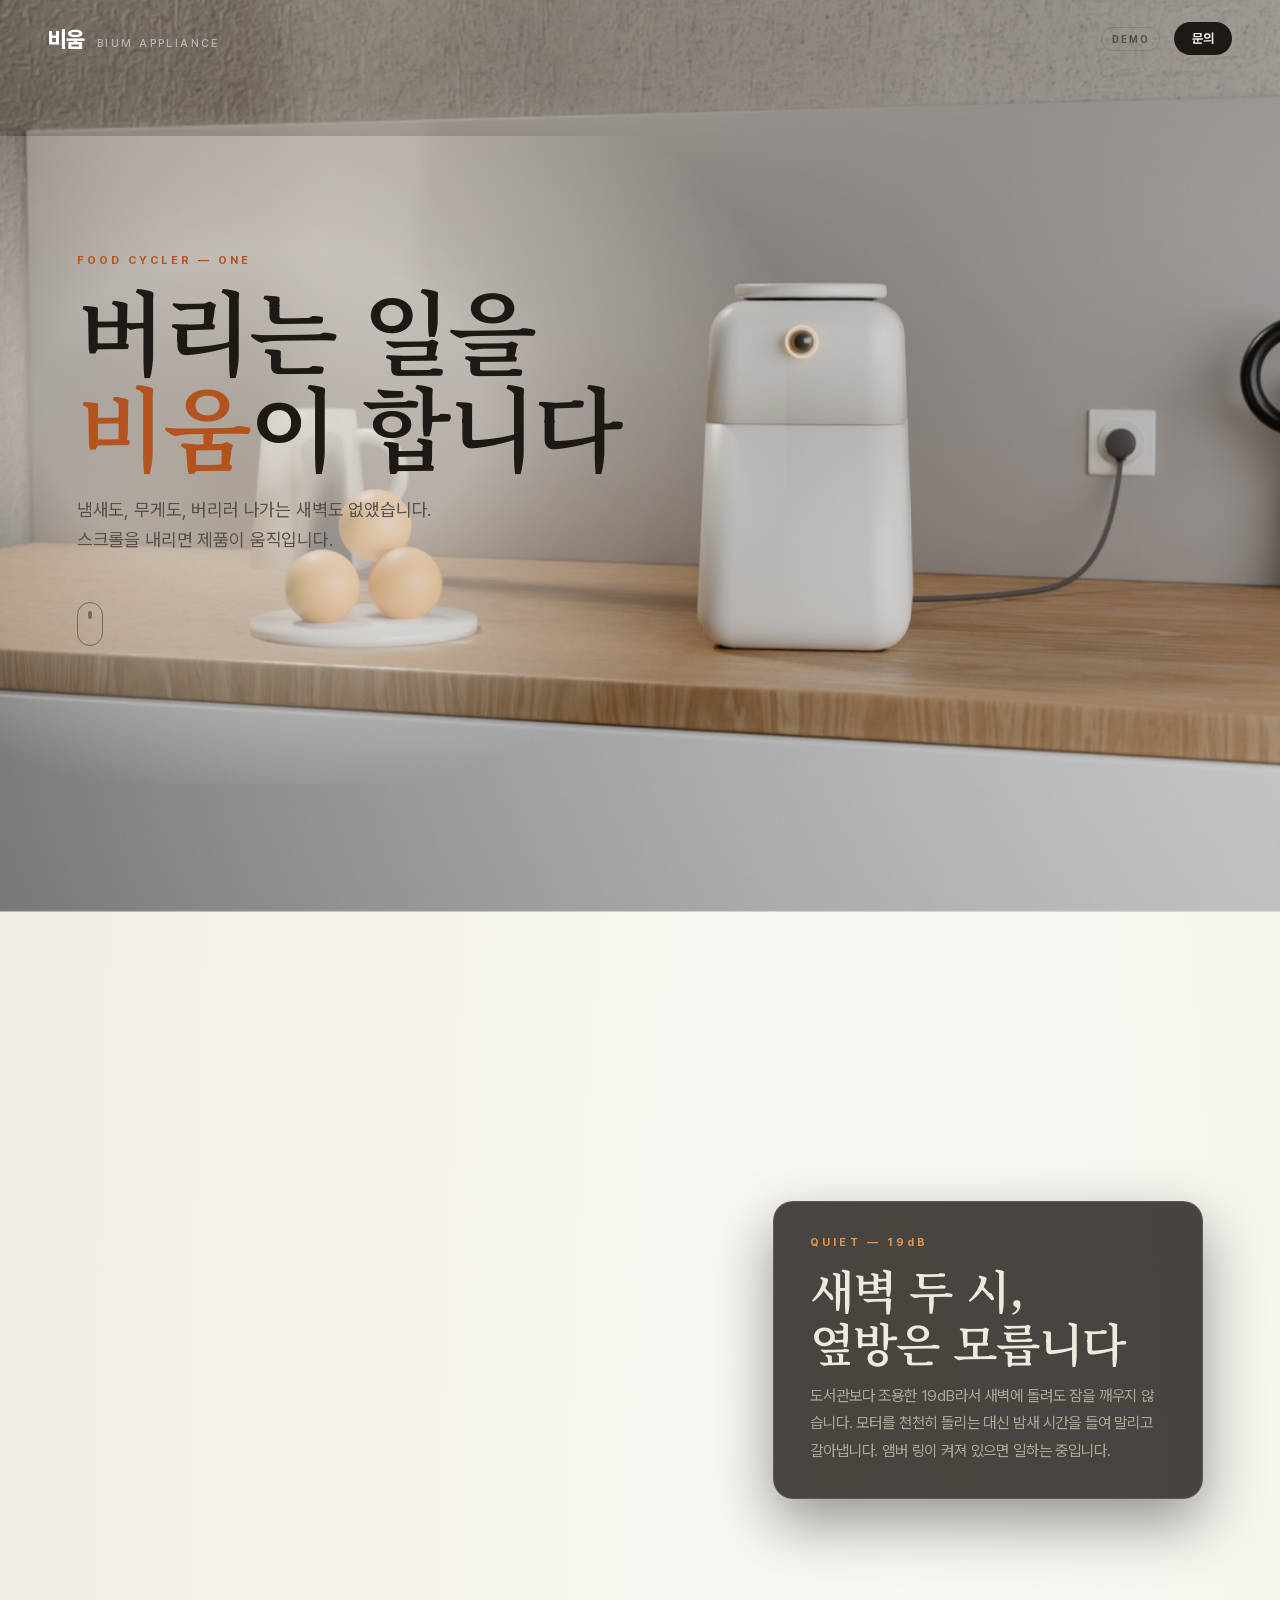
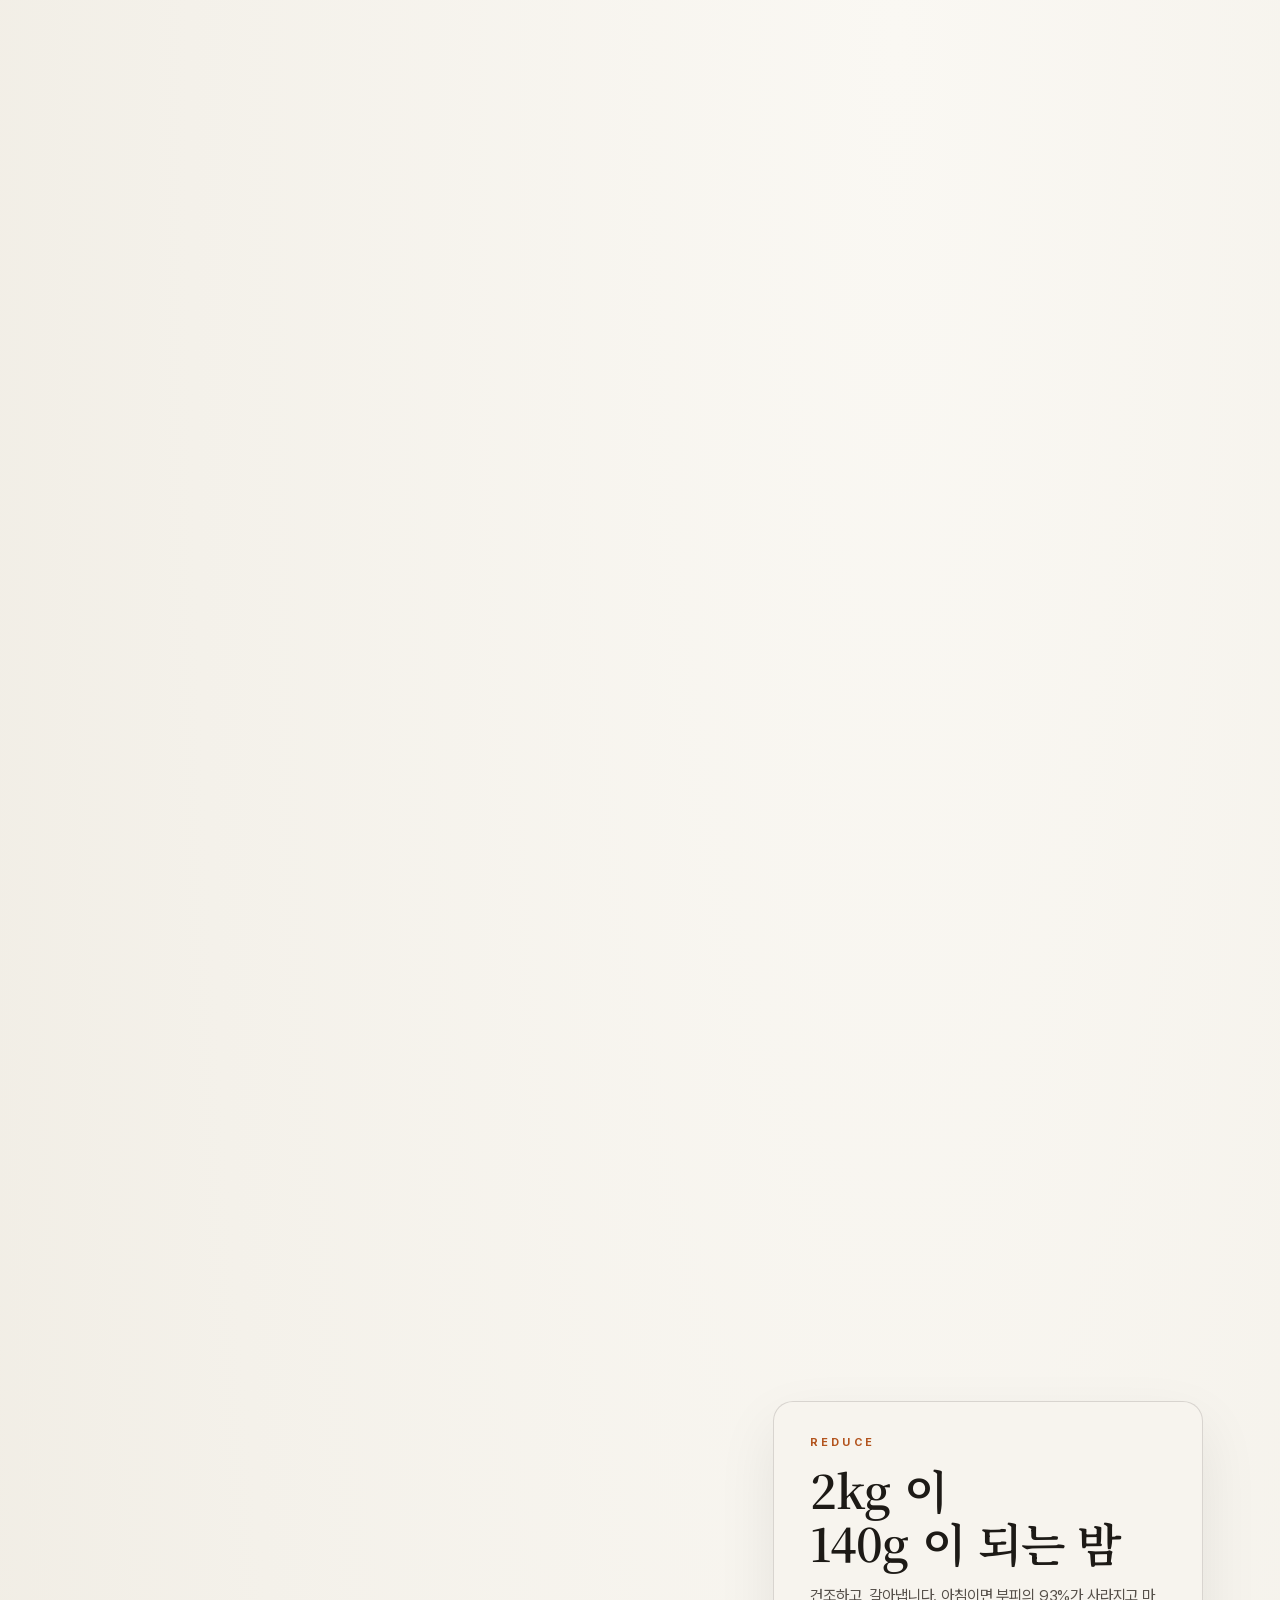
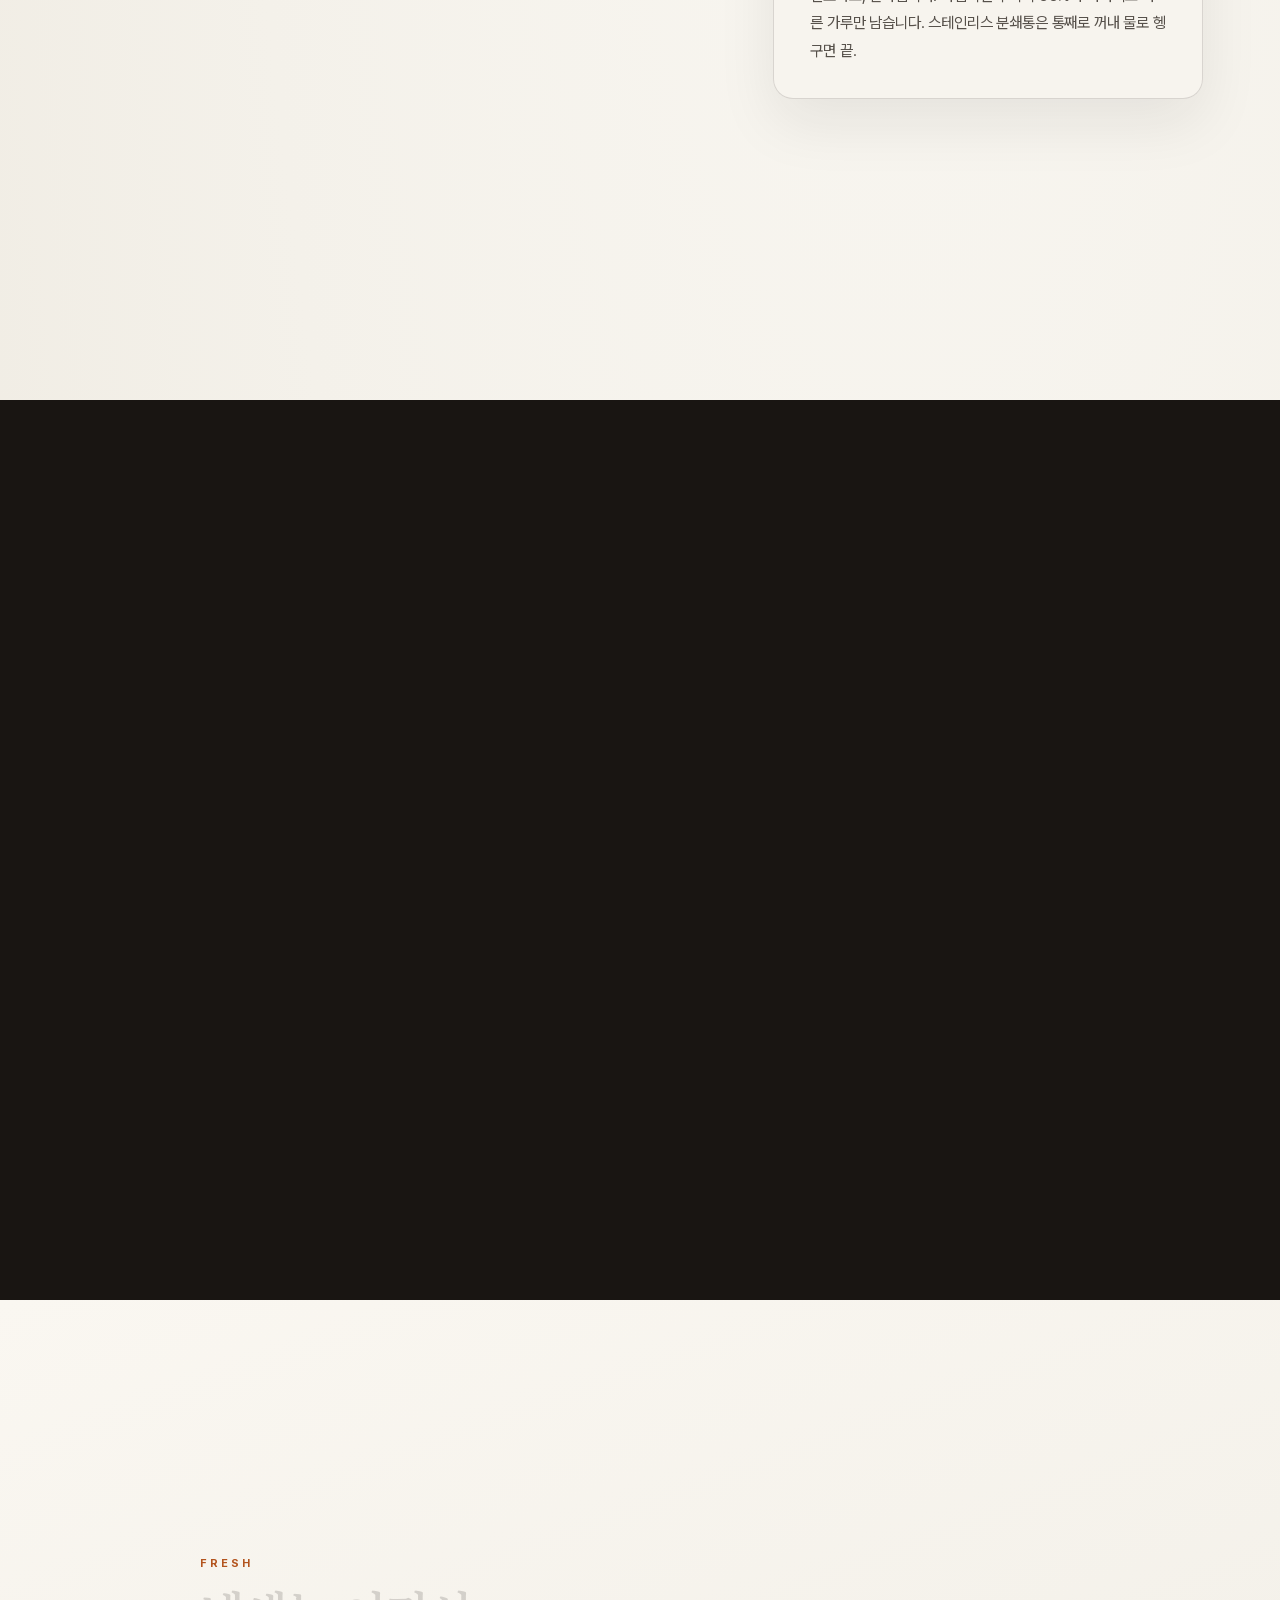
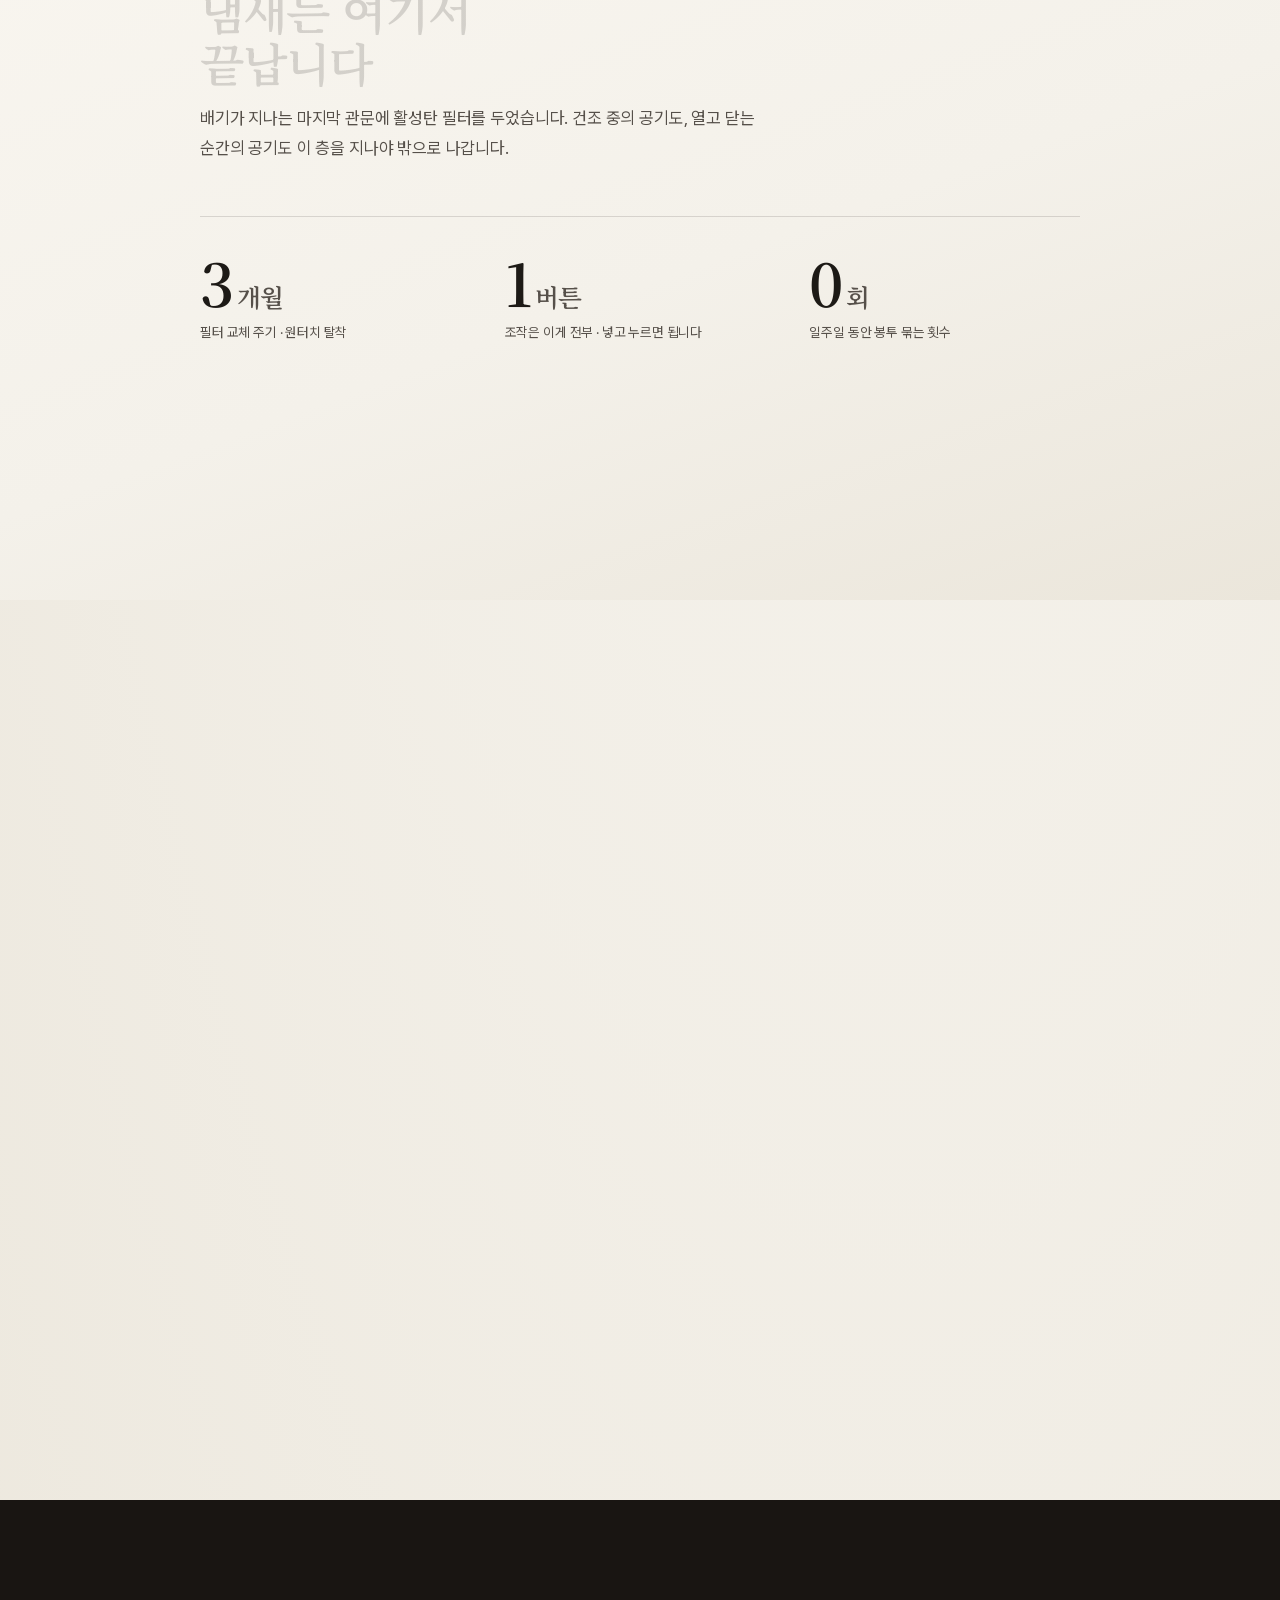
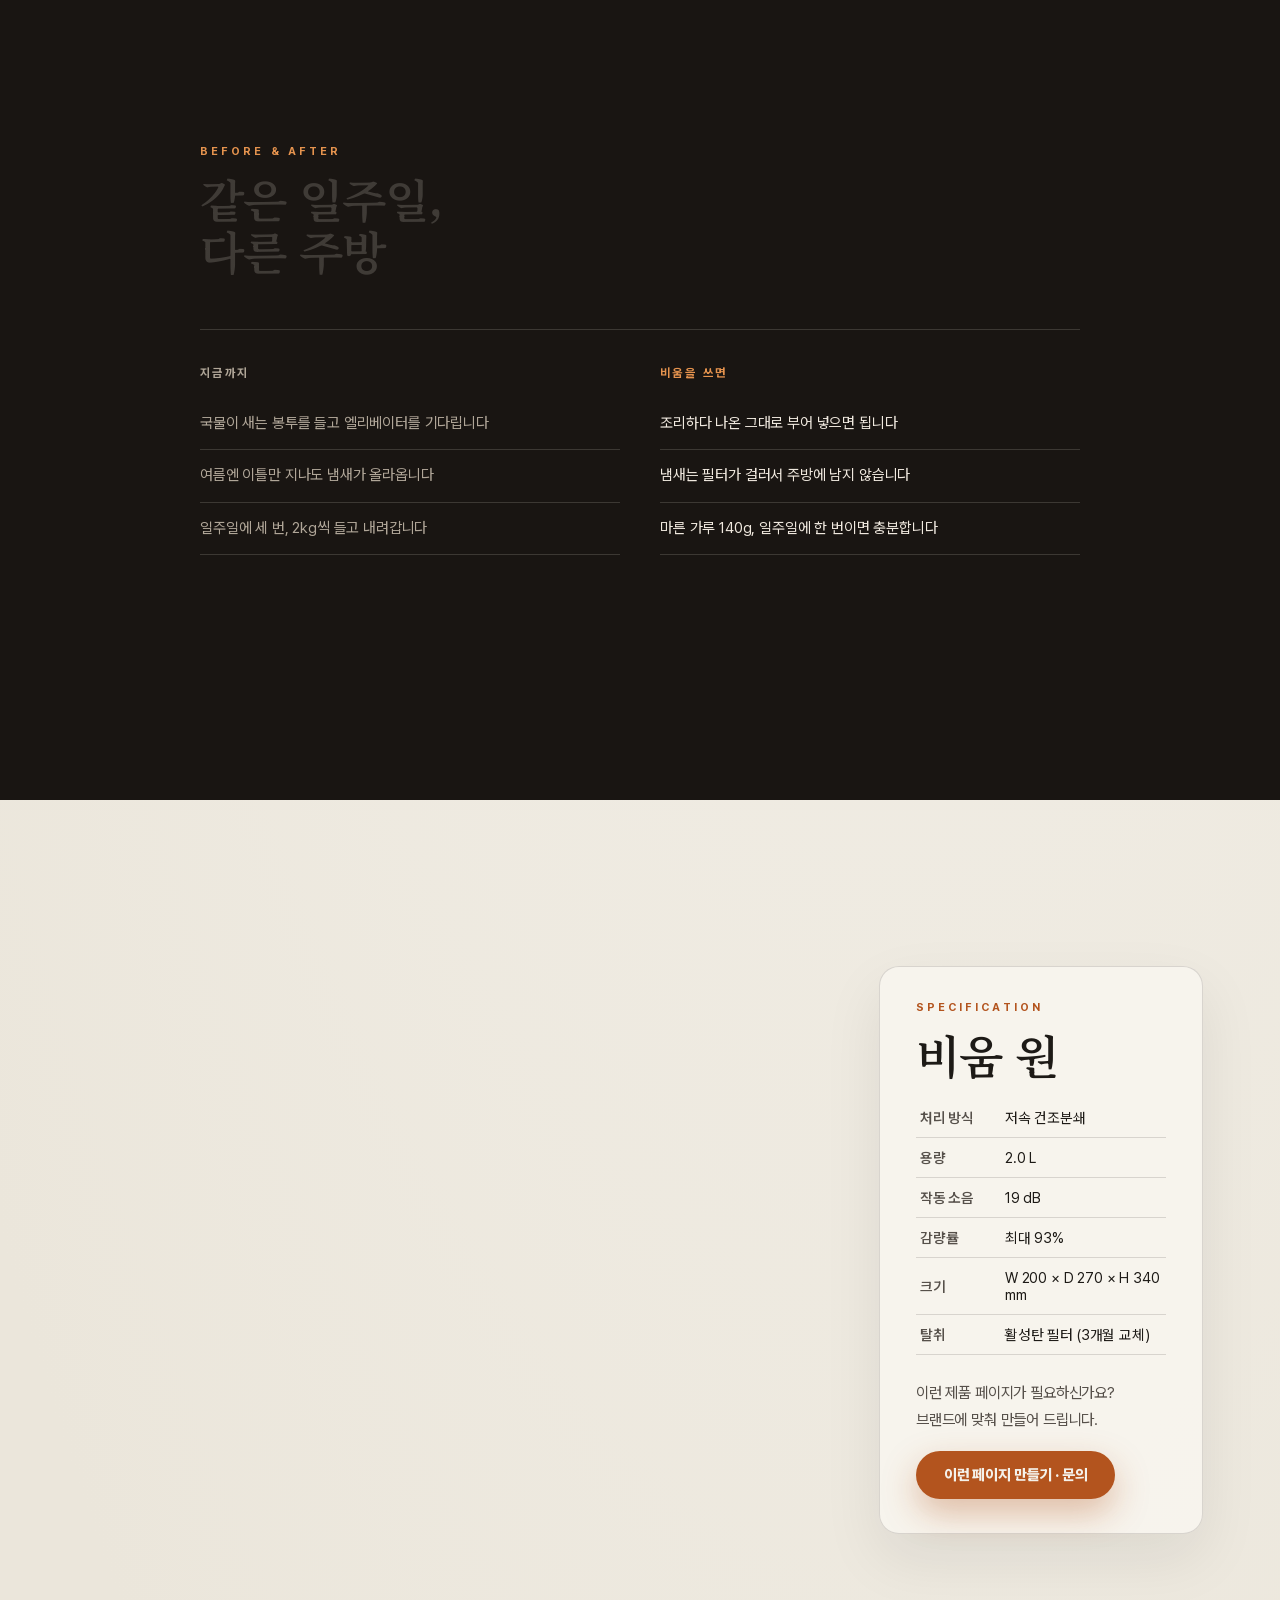
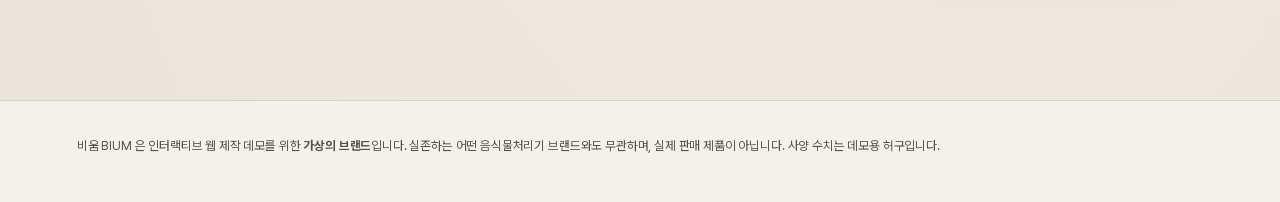
==== bium/index.html @ 3738ecf6 "site: 볕 작업기록 + 데모 4종 정적 빌드 freelance-studio main 8218c4c 기준 scripts/build-site.sh 산출물.  Co-Authored-" ====
<!doctype html>
<html lang="ko">
<head>
  <meta charset="utf-8" />
  <meta name="viewport" content="width=device-width, initial-scale=1" />
  <title>비움 BIUM — 음식물처리기 원</title>
  <meta name="description" content="냄새도 소리도 없이. 건조분쇄식 음식물처리기 비움 원 — 인터랙티브 웹 제작 데모" />
  <meta property="og:title" content="비움 BIUM — 음식물처리기 원" />
  <meta property="og:description" content="스크롤이 카메라를 움직이고, 뚜껑이 열리고, 고객이 색을 고르는 인터랙티브 3D 제품 페이지 데모" />
  <meta property="og:type" content="website" />
  <link rel="icon" href="data:image/svg+xml,%3Csvg xmlns='http://www.w3.org/2000/svg' viewBox='0 0 100 100'%3E%3Ctext y='0.9em' font-size='90'%3E%E2%99%BB%EF%B8%8F%3C/text%3E%3C/svg%3E" />
  <script type="module" crossorigin src="./assets/index-DSD5mAGS.js"></script>
  <link rel="stylesheet" crossorigin href="./assets/index-CXAmk-GV.css">
</head>
<body>
  <!-- 로딩 -->
  <div id="loader" aria-hidden="true">
    <div class="loader-mark">비움</div>
    <div class="loader-bar"><span id="loader-fill"></span></div>
    <div class="loader-pct" id="loader-pct">0%</div>
  </div>

  <!-- 사진급 스틸 레이어 (Cycles 경로추적 렌더) -->
  <div id="stills" aria-hidden="true">
    <img class="still" data-key="hero"   src="./stills/hero.jpg"   alt="" />
    <img class="still" data-key="night"  src="./stills/night.jpg"  alt="" />
    <img class="still" data-key="craft"  src="./stills/quiet.jpg"  alt="" />
    <img class="still" data-key="detail" src="./stills/inside.jpg" alt="" />
    <img class="still" data-key="specs"  src="./stills/rear.jpg"   alt="" />
    <!-- 컨피규레이터 배경판 — 화면엔 직접 안 나오고 3D 씬의 배경 텍스처로 쓰인다 -->
    <img class="still" data-key="config" src="./stills/config.jpg" alt="" />
  </div>

  <!-- 실시간 3D 캔버스 (컨피규레이터 구간에서만 등장) -->
  <canvas id="stage" aria-hidden="true"></canvas>

  <!-- 네비 -->
  <header class="nav">
    <div class="nav-brand">비움 <span class="nav-sub">BIUM APPLIANCE</span></div>
    <div class="nav-right">
      <span class="badge-demo">DEMO</span>
      <a class="nav-cta" href="#contact">문의</a>
    </div>
  </header>

  <main id="content">
    <!-- 1. 히어로 -->
    <section class="panel hero" data-cam="hero">
      <div class="hero-copy" data-reveal>
        <p class="eyebrow">FOOD CYCLER — ONE</p>
        <h1>버리는 일을<br /><em>비움</em>이 합니다</h1>
        <p class="lede">냄새도, 무게도, 버리러 나가는 새벽도 없앴습니다.<br />스크롤을 내리면 제품이 움직입니다.</p>
        <div class="scroll-hint" aria-hidden="true"><span></span></div>
      </div>
    </section>

    <!-- 2. 새벽 (어두운 섹션) -->
    <section class="panel" data-cam="night">
      <div class="card card-right card-night" data-reveal>
        <p class="eyebrow">QUIET — 19dB</p>
        <h2>새벽 두 시,<br />옆방은 모릅니다</h2>
        <p>도서관보다 조용한 19dB라서 새벽에 돌려도 잠을 깨우지
        않습니다. 모터를 천천히 돌리는 대신 밤새 시간을 들여
        말리고 갈아냅니다. 앰버 링이 켜져 있으면 일하는 중입니다.</p>
      </div>
    </section>

    <!-- 3. 디테일 매크로 -->
    <section class="panel" data-cam="craft">
      <div class="card card-left" data-reveal>
        <p class="eyebrow">DETAIL</p>
        <h2>가까이 볼수록<br />마감이 보입니다</h2>
        <p>무광 바디에는 손자국이 남지 않도록 미세한 요철을 넣었습니다.
        조작은 버튼 하나에 다 모았고, 앰버 링은 상태 표시등이자
        이 제품의 유일한 장식입니다.</p>
      </div>
    </section>

    <!-- 4. 부피 감소 (뚜껑 열림) -->
    <section class="panel" data-cam="detail">
      <div class="card card-right" data-reveal>
        <p class="eyebrow">REDUCE</p>
        <h2>2kg 이<br />140g 이 되는 밤</h2>
        <p>건조하고, 갈아냅니다. 아침이면 부피의 93%가 사라지고
        마른 가루만 남습니다. 스테인리스 분쇄통은 통째로 꺼내
        물로 헹구면 끝.</p>
      </div>
    </section>

    <!-- 5. 하루 타임라인 (솔리드 다크) -->
    <section class="panel panel-solid panel-dark" data-cam="cycle">
      <div class="solid-inner" data-reveal>
        <p class="eyebrow">ONE NIGHT</p>
        <h2 data-fill>저녁에 넣고,<br />아침에 비웁니다</h2>
        <div class="timeline">
          <div class="tl-item">
            <p class="tl-time">저녁 9:00</p>
            <p class="tl-title">넣는다</p>
            <p class="tl-desc">설거지하다 나온 그대로 부어 넣으면 됩니다.
            물기를 빼거나 봉투를 찾을 필요가 없습니다.</p>
          </div>
          <div class="tl-item">
            <p class="tl-time">새벽 2:00</p>
            <p class="tl-title">말리고, 갈아낸다</p>
            <p class="tl-desc">모터가 19dB로 건조와 분쇄를 반복합니다.
            자는 사람은 아무도 모릅니다.</p>
          </div>
          <div class="tl-item">
            <p class="tl-time">아침 7:00</p>
            <p class="tl-title">가루만 비운다</p>
            <p class="tl-desc">남는 건 마른 가루 140g입니다. 일주일에 한 번,
            일반 쓰레기에 털어내면 됩니다.</p>
          </div>
        </div>
      </div>
    </section>

    <!-- 6. 냄새/필터 (솔리드 라이트) -->
    <section class="panel panel-solid panel-light" data-cam="filter">
      <div class="solid-inner" data-reveal>
        <p class="eyebrow">FRESH</p>
        <h2 data-fill>냄새는 여기서<br />끝납니다</h2>
        <p class="solid-lede">배기가 지나는 마지막 관문에 활성탄 필터를 두었습니다.
        건조 중의 공기도, 열고 닫는 순간의 공기도 이 층을 지나야 밖으로 나갑니다.</p>
        <div class="stats">
          <div class="stat"><p class="stat-num">3<span>개월</span></p><p class="stat-label">필터 교체 주기 · 원터치 탈착</p></div>
          <div class="stat"><p class="stat-num">1<span>버튼</span></p><p class="stat-label">조작은 이게 전부 · 넣고 누르면 됩니다</p></div>
          <div class="stat"><p class="stat-num">0<span>회</span></p><p class="stat-label">일주일 동안 봉투 묶는 횟수</p></div>
        </div>
      </div>
    </section>

    <!-- 7. 컨피규레이터 -->
    <section class="panel configurator" data-cam="config" id="config">
      <div class="config-ui" data-reveal>
        <p class="eyebrow">CONFIGURATOR</p>
        <h2>주방에 맞는 색을<br />고르세요</h2>
        <p class="config-help">제품을 <strong>드래그해서 돌려보세요</strong> — 위아래로도 됩니다.
        색을 바꾸고, 뚜껑도 열어보세요.</p>
        <div class="config-group">
          <p class="config-label">컬러</p>
          <div id="swatches" class="chip-row"></div>
        </div>
        <div class="config-group">
          <p class="config-label">제품 보기</p>
          <div class="chip-row">
            <button id="lid-toggle" class="chip">뚜껑 열어보기</button>
          </div>
        </div>
      </div>
    </section>

    <!-- 8. 비교 (솔리드 다크) -->
    <section class="panel panel-solid panel-dark" data-cam="compare">
      <div class="solid-inner" data-reveal>
        <p class="eyebrow">BEFORE &amp; AFTER</p>
        <h2 data-fill>같은 일주일,<br />다른 주방</h2>
        <div class="compare">
          <div class="cmp-col cmp-before">
            <p class="cmp-head">지금까지</p>
            <ul>
              <li>국물이 새는 봉투를 들고 엘리베이터를 기다립니다</li>
              <li>여름엔 이틀만 지나도 냄새가 올라옵니다</li>
              <li>일주일에 세 번, 2kg씩 들고 내려갑니다</li>
            </ul>
          </div>
          <div class="cmp-col cmp-after">
            <p class="cmp-head">비움을 쓰면</p>
            <ul>
              <li>조리하다 나온 그대로 부어 넣으면 됩니다</li>
              <li>냄새는 필터가 걸러서 주방에 남지 않습니다</li>
              <li>마른 가루 140g, 일주일에 한 번이면 충분합니다</li>
            </ul>
          </div>
        </div>
      </div>
    </section>

    <!-- 9. 사양 + CTA -->
    <section class="panel" data-cam="specs" id="contact">
      <div class="specs-wrap">
        <div class="card card-specs" data-reveal>
          <p class="eyebrow">SPECIFICATION</p>
          <h2>비움 원</h2>
          <table class="specs">
            <tr><th>처리 방식</th><td>저속 건조분쇄</td></tr>
            <tr><th>용량</th><td>2.0 L</td></tr>
            <tr><th>작동 소음</th><td>19 dB</td></tr>
            <tr><th>감량률</th><td>최대 93%</td></tr>
            <tr><th>크기</th><td>W 200 × D 270 × H 340 mm</td></tr>
            <tr><th>탈취</th><td>활성탄 필터 (3개월 교체)</td></tr>
          </table>
          <div class="cta-block">
            <p class="cta-note">이런 제품 페이지가 필요하신가요?<br />
            브랜드에 맞춰 만들어 드립니다.</p>
            <a class="cta" href="mailto:fa0509@naver.com?subject=%EC%9D%B8%ED%84%B0%EB%9E%99%ED%8B%B0%EB%B8%8C%20%EC%A0%9C%ED%92%88%20%ED%8E%98%EC%9D%B4%EC%A7%80%20%EC%A0%9C%EC%9E%91%20%EB%AC%B8%EC%9D%98">이런 페이지 만들기 · 문의</a>
          </div>
        </div>
      </div>
    </section>
  </main>

  <footer class="foot">
    <p>비움 BIUM 은 인터랙티브 웹 제작 데모를 위한 <strong>가상의 브랜드</strong>입니다.
    실존하는 어떤 음식물처리기 브랜드와도 무관하며, 실제 판매 제품이 아닙니다. 사양 수치는 데모용 허구입니다.</p>


  </footer>

</body>
</html>
---- bium/assets/index-CXAmk-GV.css ----
@font-face{font-family:Pretendard;src:url(../fonts/PretendardVariable.woff2)format("woff2-variations");font-weight:45 920;font-display:swap}@font-face{font-family:BiumSerif;src:url(../fonts/BiumSerif.woff2)format("woff2-variations");font-weight:200 900;font-display:swap}:root{--paper:#f4f1ea;--paper-deep:#ebe6db;--ink:#1d1a16;--ink-soft:#56504a;--clay:#b3541e;--line:#1d1a1624;--card-bg:#f7f4eef5;--night:#191512;--night-ink:#f0e9df;--night-soft:#b0a698;--night-line:#f0e9df29}*{box-sizing:border-box;margin:0;padding:0}html{scroll-behavior:smooth}body{color:var(--ink);background:radial-gradient(120% 90% at 70% 20%, #faf8f3 0%, var(--paper) 46%, var(--paper-deep) 100%);letter-spacing:-.01em;font-family:Pretendard,Apple SD Gothic Neo,Malgun Gothic,sans-serif;overflow-x:hidden}#loader{z-index:50;background:var(--paper);flex-direction:column;justify-content:center;align-items:center;gap:18px;transition:opacity .7s,visibility .7s;display:flex;position:fixed;inset:0}#loader.done{opacity:0;visibility:hidden}.loader-mark{letter-spacing:-.04em;font-size:44px;font-weight:800}.loader-bar{background:var(--line);border-radius:2px;width:180px;height:2px;overflow:hidden}#loader-fill{background:var(--ink);width:0%;height:100%;transition:width .25s;display:block}.loader-pct{color:var(--ink-soft);font-variant-numeric:tabular-nums;font-size:12px}#stills{z-index:0;position:fixed;inset:0}.still{object-fit:cover;object-position:62% center;opacity:0;will-change:opacity, transform;width:100%;height:100%;position:absolute;inset:0}.still[data-key=night]{object-position:35% center}#stage{z-index:1;opacity:0;width:100%;height:100%;display:block;position:fixed;inset:0}#stage.grabbable{cursor:grab}#stage.grabbing{cursor:grabbing}.nav{z-index:20;mix-blend-mode:normal;justify-content:space-between;align-items:center;padding:22px clamp(20px,4vw,48px);display:flex;position:fixed;top:0;left:0;right:0}.nav-brand{letter-spacing:-.03em;color:#fff;mix-blend-mode:difference;font-size:22px;font-weight:800}.nav-sub{letter-spacing:.22em;color:#b5b5b5;mix-blend-mode:difference;margin-left:8px;font-size:11px;font-weight:500}.nav-right{align-items:center;gap:14px;display:flex}.badge-demo{letter-spacing:.18em;border:1px solid var(--line);color:var(--ink-soft);border-radius:999px;padding:5px 10px;font-size:10px;font-weight:700}.nav-cta{color:var(--paper);background:var(--ink);border-radius:999px;padding:9px 18px;font-size:13px;font-weight:700;text-decoration:none;transition:transform .2s,background .2s}.nav-cta:hover{background:var(--clay);transform:translateY(-1px)}main{z-index:10;pointer-events:none;position:relative}.panel{align-items:center;min-height:100vh;padding:0 clamp(20px,6vw,96px);display:flex}.panel>*{pointer-events:auto}.eyebrow{letter-spacing:.28em;color:var(--clay);margin-bottom:14px;font-size:11px;font-weight:700}h1{letter-spacing:-.03em;font-family:BiumSerif,Pretendard,serif;font-size:clamp(44px,7.2vw,96px);font-weight:640;line-height:1.04}h1 em{color:var(--clay);font-style:normal}h2{letter-spacing:-.02em;margin-bottom:14px;font-family:BiumSerif,Pretendard,serif;font-size:clamp(28px,3.6vw,46px);font-weight:620;line-height:1.14}.hero-copy{isolation:isolate;max-width:640px;padding:28px 36px 28px 0;position:relative}.hero-copy:before{content:"";z-index:-1;background:radial-gradient(at 40% 42%,#f4f1ec99 30%,#f4f1ec4d 55%,#f4f1ec00 74%);position:absolute;inset:-90px -130px -110px -170px}.lede{color:var(--ink-soft);margin-top:22px;font-size:clamp(15px,1.6vw,18px);line-height:1.7}.scroll-hint{border:1.5px solid var(--ink-soft);opacity:.7;border-radius:14px;width:26px;height:44px;margin-top:46px;position:relative}.scroll-hint span{background:var(--ink-soft);border-radius:4px;width:4px;height:8px;margin-left:-2px;animation:1.6s ease-in-out infinite hint;position:absolute;top:8px;left:50%}@keyframes hint{0%,to{opacity:1;transform:translateY(0)}60%{opacity:.2;transform:translateY(16px)}}.card{background:var(--card-bg);border:1px solid var(--line);border-radius:20px;max-width:430px;padding:34px 36px;box-shadow:0 24px 60px #1d1a1614}.card p:not(.eyebrow){color:var(--ink-soft);font-size:15.5px;line-height:1.75}.card-left{margin-right:auto}.card-right{margin-left:auto}.card-center{max-width:520px;margin:0 auto}.card-specs{max-width:500px;margin-left:auto}.card-night{color:var(--night-ink);background:#16120ec7;border-color:#f0e9df24;box-shadow:0 24px 60px #0006}.card-night h2{color:var(--night-ink)}.card-night p:not(.eyebrow){color:var(--night-soft)}.card-night .eyebrow{color:#e5934e}[data-fill]{--fill-on:var(--ink);--fill-off:#1d1a1629;background-image:linear-gradient(90deg, var(--fill-on) var(--p,0%), var(--fill-off) var(--p,0%));-webkit-text-fill-color:transparent;-webkit-background-clip:text;background-clip:text}.panel-dark [data-fill]{--fill-on:var(--night-ink);--fill-off:#f0e9df2e}@media (prefers-reduced-motion:reduce){[data-fill]{--p:100%!important}}.panel-solid{position:relative}.panel-dark{background:var(--night);color:var(--night-ink)}.panel-dark h2{color:var(--night-ink)}.panel-dark .eyebrow{color:#e5934e}.panel-light{background:linear-gradient(160deg, #faf7f1 0%, var(--paper) 60%, var(--paper-deep) 100%)}.solid-inner{width:100%;max-width:880px;margin:0 auto}.solid-lede{max-width:560px;color:var(--ink-soft);margin-top:6px;font-size:clamp(15px,1.5vw,17px);line-height:1.8}.panel-dark .solid-lede{color:var(--night-soft)}.timeline{border-top:1px solid var(--night-line);grid-template-columns:repeat(3,1fr);gap:34px;margin-top:52px;padding-top:36px;display:grid}.tl-time{letter-spacing:.16em;color:#e5934e;font-variant-numeric:tabular-nums;margin-bottom:12px;font-size:12px;font-weight:700}.tl-title{margin-bottom:10px;font-family:BiumSerif,Pretendard,serif;font-size:22px;font-weight:620}.tl-desc{color:var(--night-soft);font-size:14.5px;line-height:1.75}.stats{border-top:1px solid var(--line);grid-template-columns:repeat(3,1fr);gap:34px;margin-top:52px;padding-top:36px;display:grid}.stat-num{letter-spacing:-.02em;margin-bottom:10px;font-family:BiumSerif,Pretendard,serif;font-size:clamp(40px,4.6vw,64px);font-weight:640;line-height:1}.stat-num span{color:var(--ink-soft);margin-left:4px;font-size:.42em;font-weight:620}.stat-label{color:var(--ink-soft);font-size:13.5px;line-height:1.6}.compare{border-top:1px solid var(--night-line);grid-template-columns:1fr 1fr;gap:40px;margin-top:52px;padding-top:36px;display:grid}.cmp-head{letter-spacing:.2em;margin-bottom:18px;font-size:12px;font-weight:700}.cmp-before .cmp-head{color:var(--night-soft)}.cmp-after .cmp-head{color:#e5934e}.compare ul{list-style:none}.compare li{border-bottom:1px solid var(--night-line);padding:13px 0;font-size:15px;line-height:1.7}.cmp-before li{color:var(--night-soft)}.cmp-after li{color:var(--night-ink)}.configurator{align-items:flex-end;padding-bottom:6vh}.config-ui{background:var(--card-bg);border:1px solid var(--line);border-radius:22px;width:min(560px,100%);padding:30px 34px;box-shadow:0 24px 60px #1d1a161a}.config-help{color:var(--ink-soft);margin-bottom:20px;font-size:14.5px}.config-group{margin-top:14px}.config-label{letter-spacing:.12em;color:var(--ink-soft);margin-bottom:9px;font-size:12px;font-weight:700}.chip-row{flex-wrap:wrap;gap:9px;display:flex}.chip{color:var(--ink);border:1.5px solid var(--line);cursor:pointer;background:0 0;border-radius:999px;padding:9px 16px;font-family:inherit;font-size:13.5px;font-weight:600;transition:all .18s}.chip:hover{border-color:var(--ink)}.chip.on{background:var(--ink);color:var(--paper);border-color:var(--ink)}.swatch{cursor:pointer;outline:1.5px solid var(--line);border:2px solid #ffffffe6;border-radius:50%;width:34px;height:34px;transition:transform .15s,outline-color .15s}.swatch:hover{transform:scale(1.12)}.swatch.on{outline:2.5px solid var(--ink);outline-offset:2px;transform:scale(1.08)}.specs-wrap{width:100%;display:flex}.specs{border-collapse:collapse;width:100%;margin:18px 0 6px}.specs th,.specs td{text-align:left;border-bottom:1px solid var(--line);padding:11px 4px;font-size:14.5px}.specs th{color:var(--ink-soft);width:34%;font-weight:600}.cta-block{margin-top:24px}.cta-note{color:var(--ink-soft);margin-bottom:18px;font-size:14px;line-height:1.7}.cta{color:var(--paper);background:var(--clay);border-radius:999px;padding:15px 28px;font-size:15px;font-weight:800;text-decoration:none;transition:transform .2s,box-shadow .2s;display:inline-block;box-shadow:0 14px 34px #b3541e59}.cta:hover{transform:translateY(-2px);box-shadow:0 20px 44px #47705a73}.foot{z-index:10;color:var(--ink-soft);border-top:1px solid var(--line);background:var(--paper);padding:34px clamp(20px,6vw,96px) 44px;font-size:12.5px;line-height:1.8;position:relative}.foot a{color:inherit}.foot-lic{opacity:.8;margin-top:6px}[data-reveal]{opacity:0;transition:opacity .8s cubic-bezier(.22,1,.36,1),transform .8s cubic-bezier(.22,1,.36,1);transform:translateY(26px)}[data-reveal].in{opacity:1;transform:none}@media (prefers-reduced-motion:reduce){[data-reveal]{opacity:1;transition:none;transform:none}}@media (width<=720px){.panel{align-items:flex-end;padding-bottom:8vh}.hero{align-items:flex-start;padding-top:15vh}.card,.config-ui{max-width:100%;padding:26px 24px}.nav-sub{display:none}h1{font-size:clamp(40px,12vw,56px)}.panel-solid{align-items:center;padding-bottom:0}.timeline,.stats,.compare{grid-template-columns:1fr;gap:22px;margin-top:34px}}@media (prefers-reduced-motion:reduce){.scroll-hint span{animation:none}html{scroll-behavior:auto}}
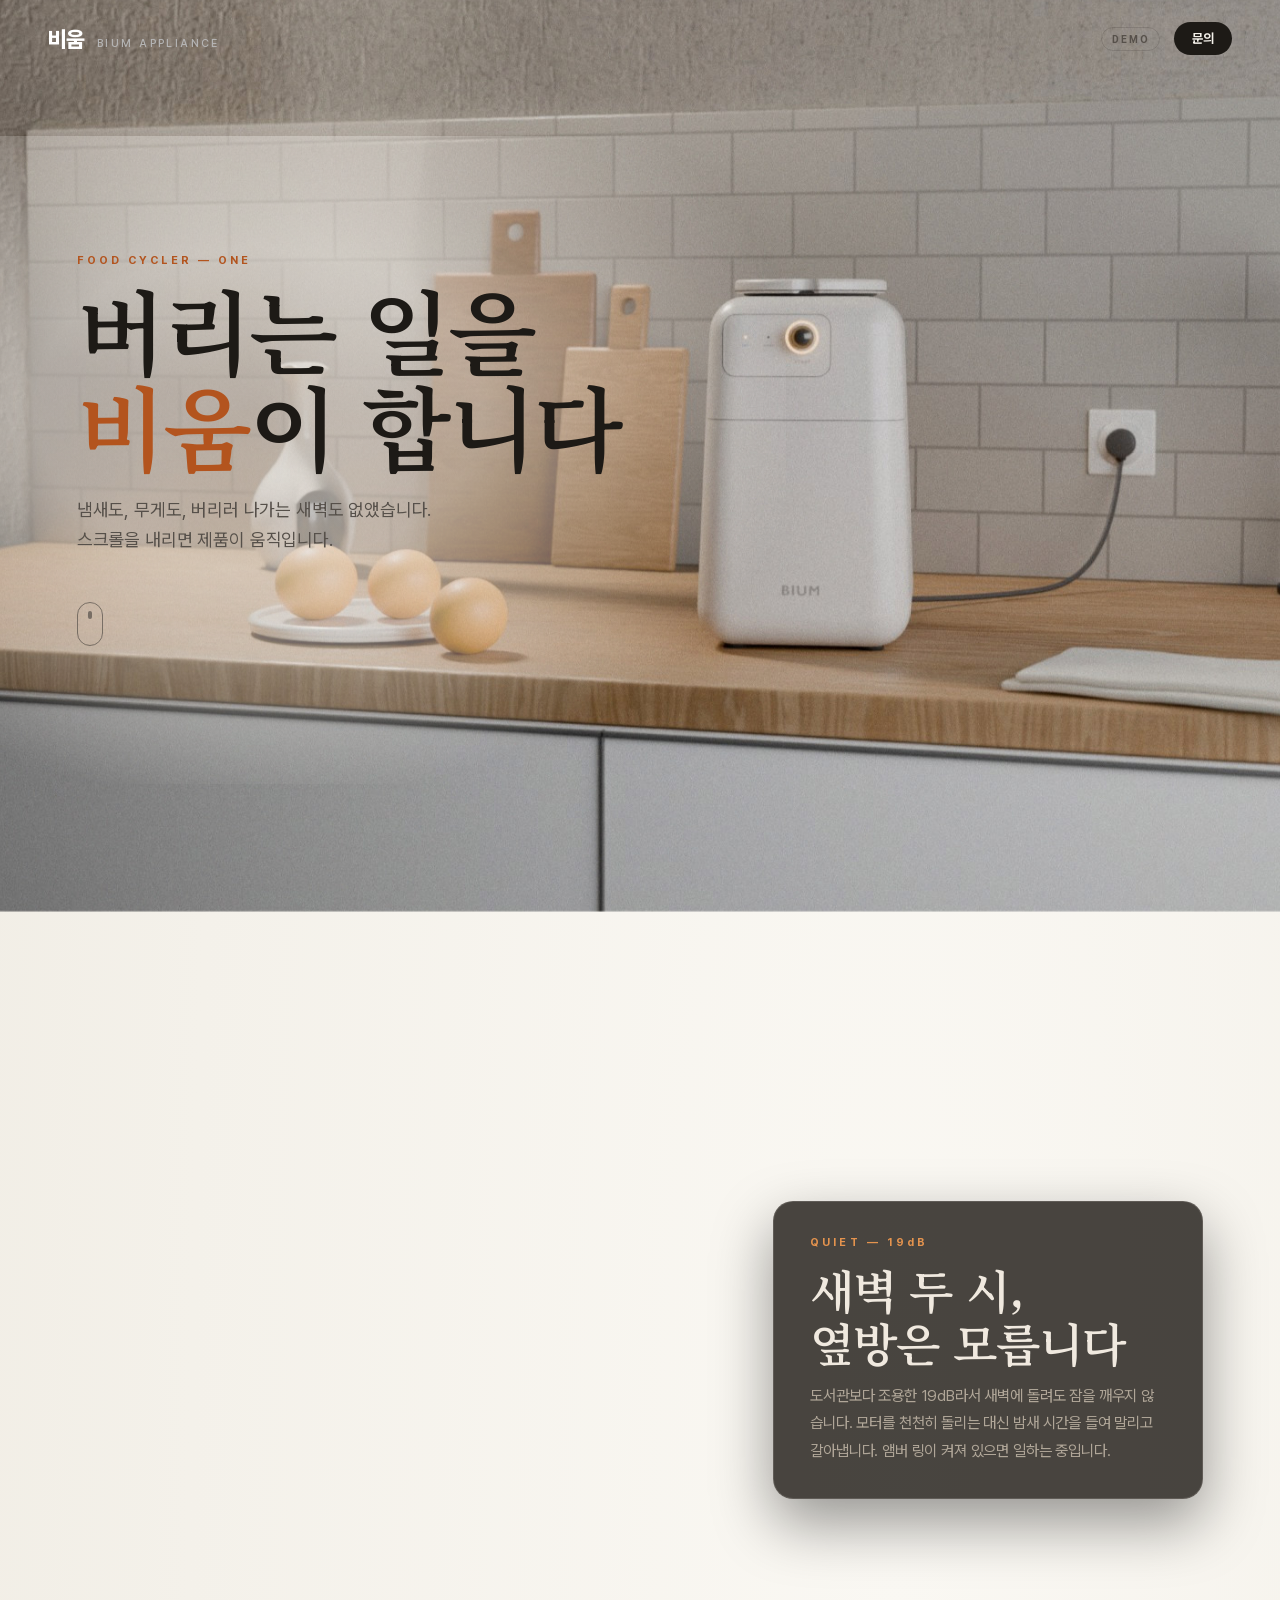
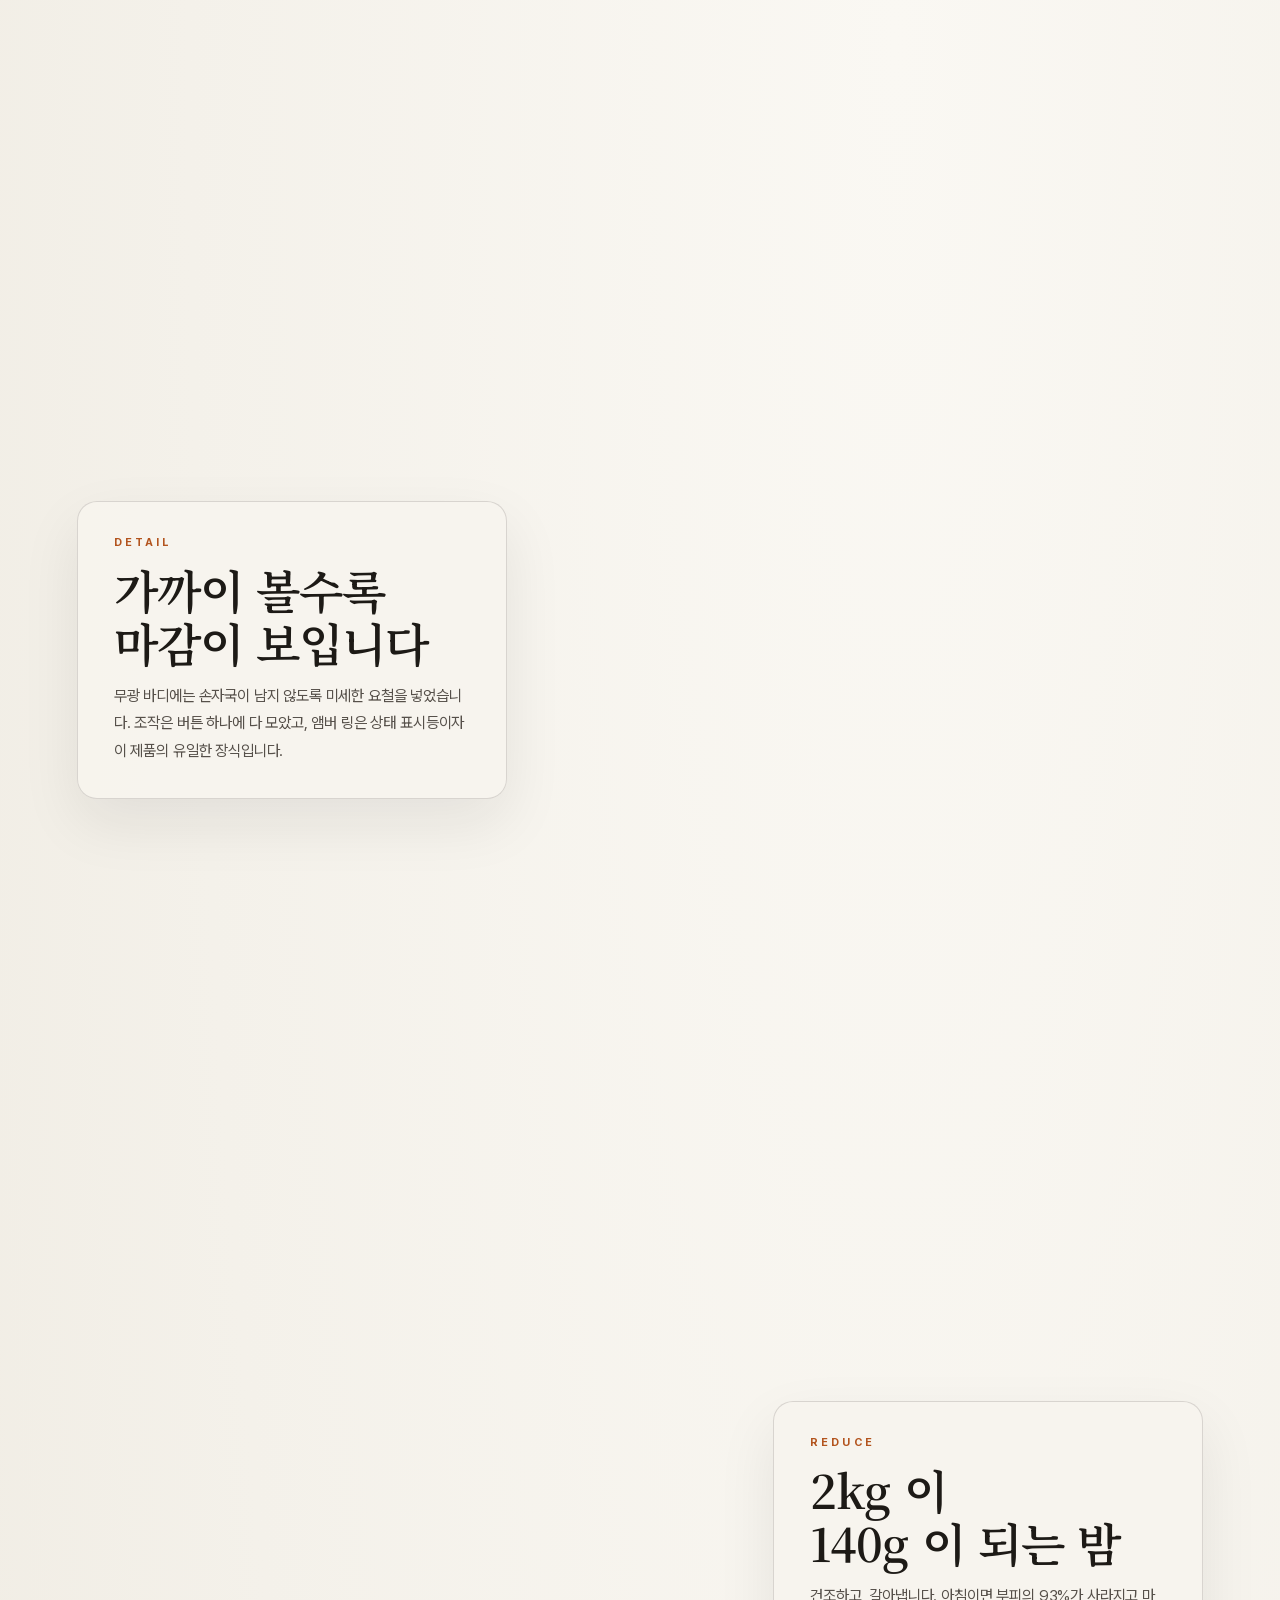
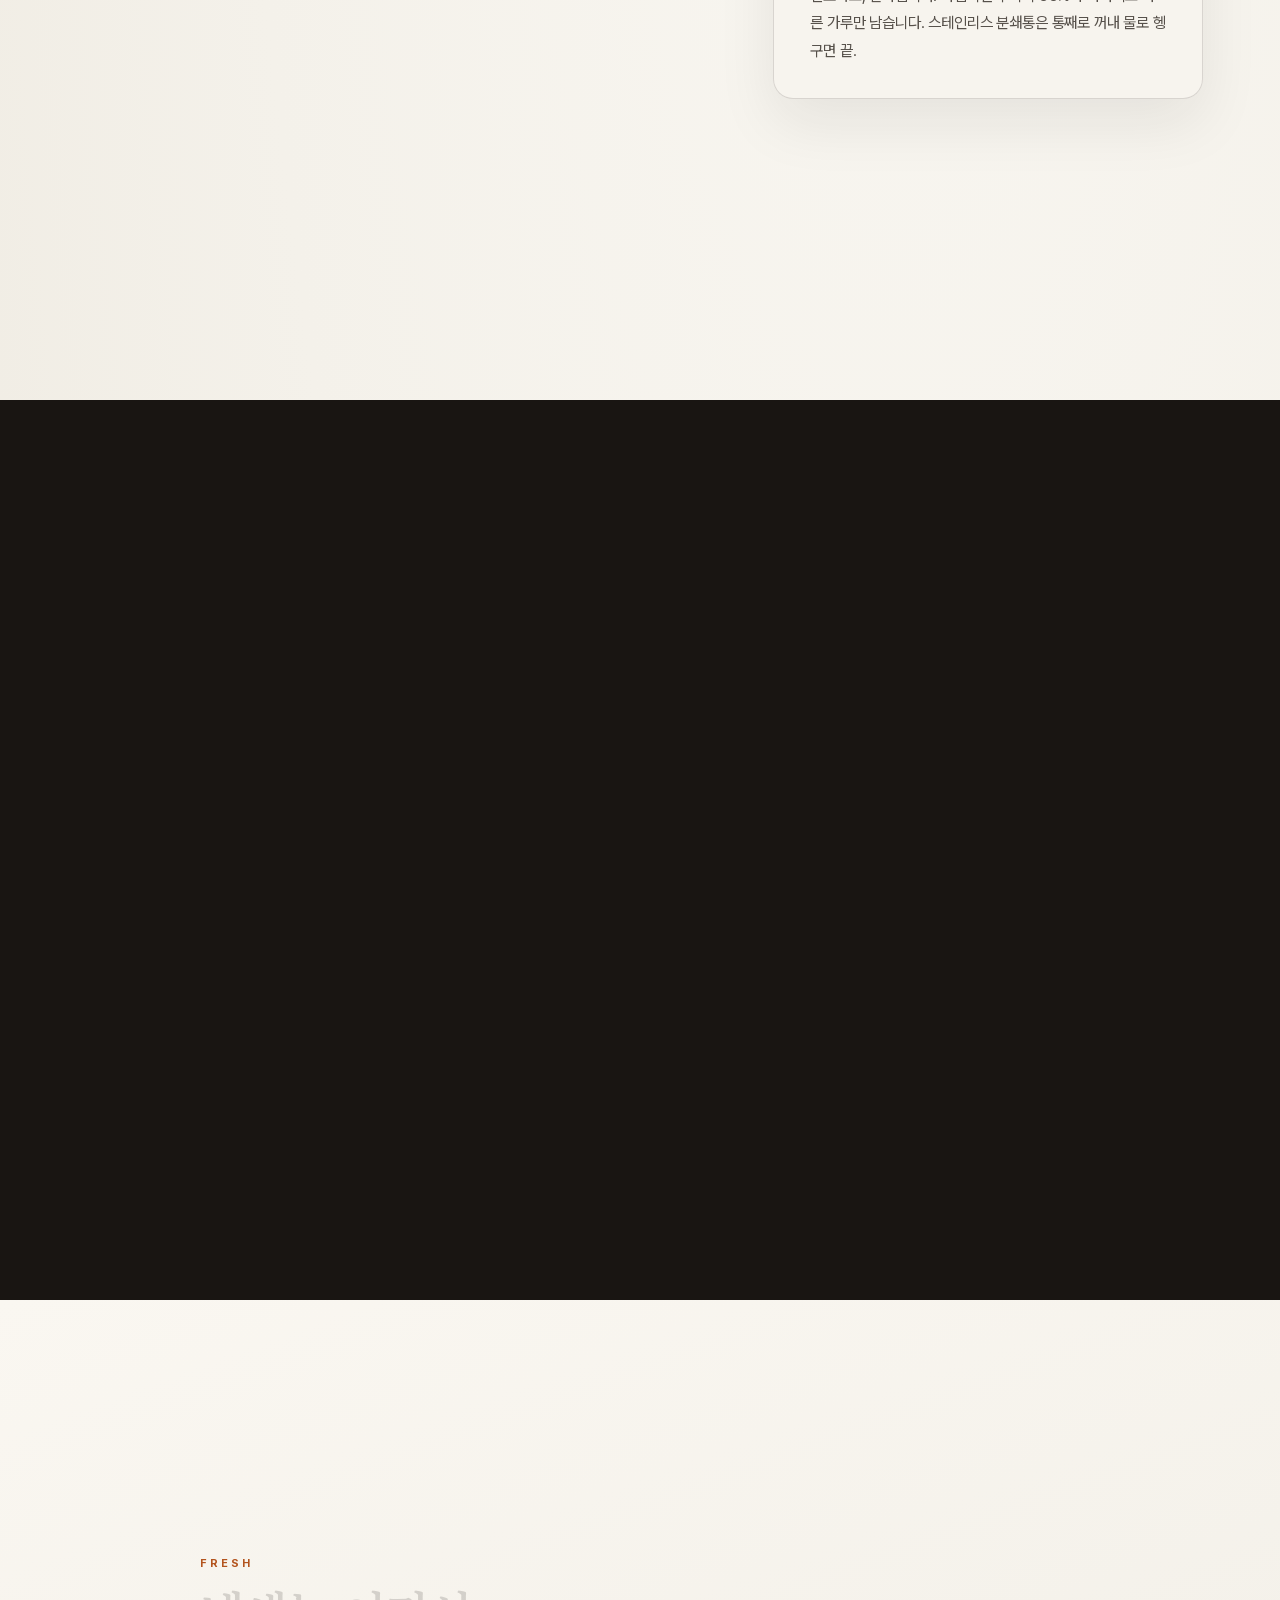
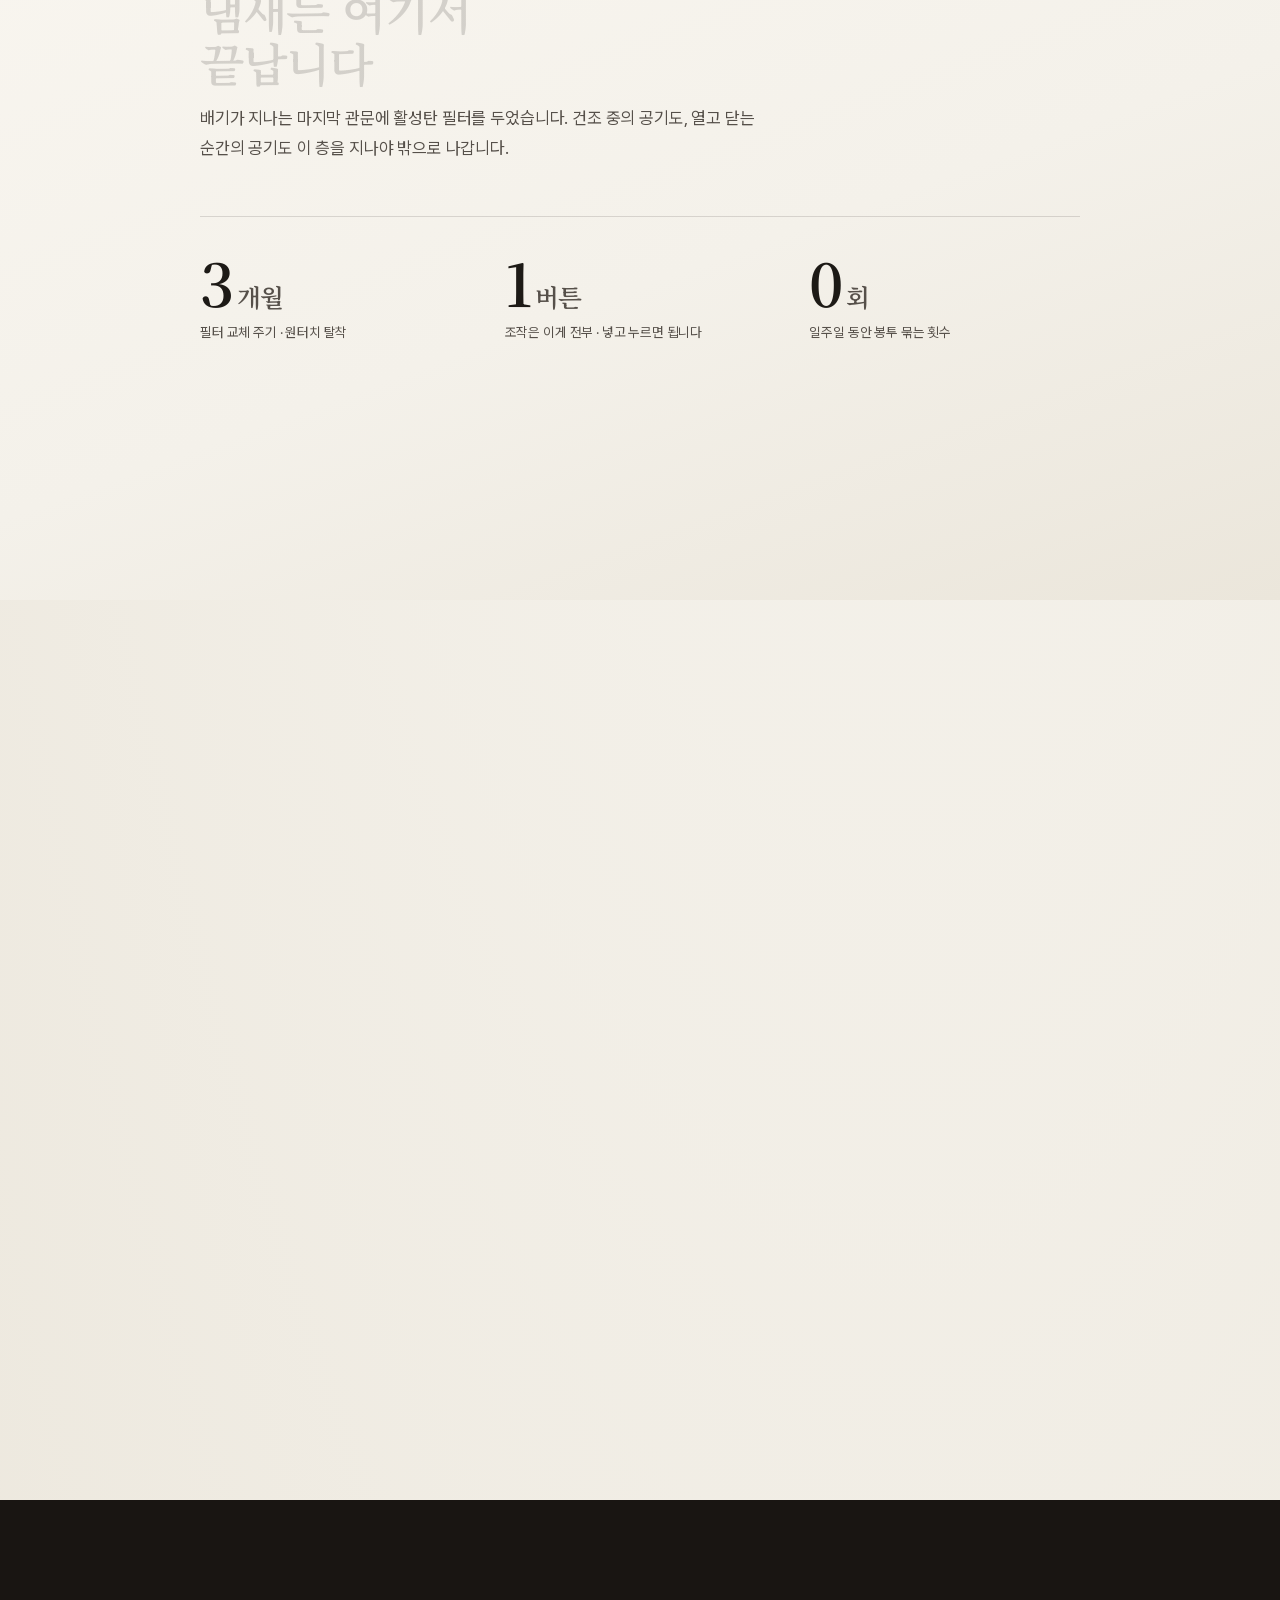
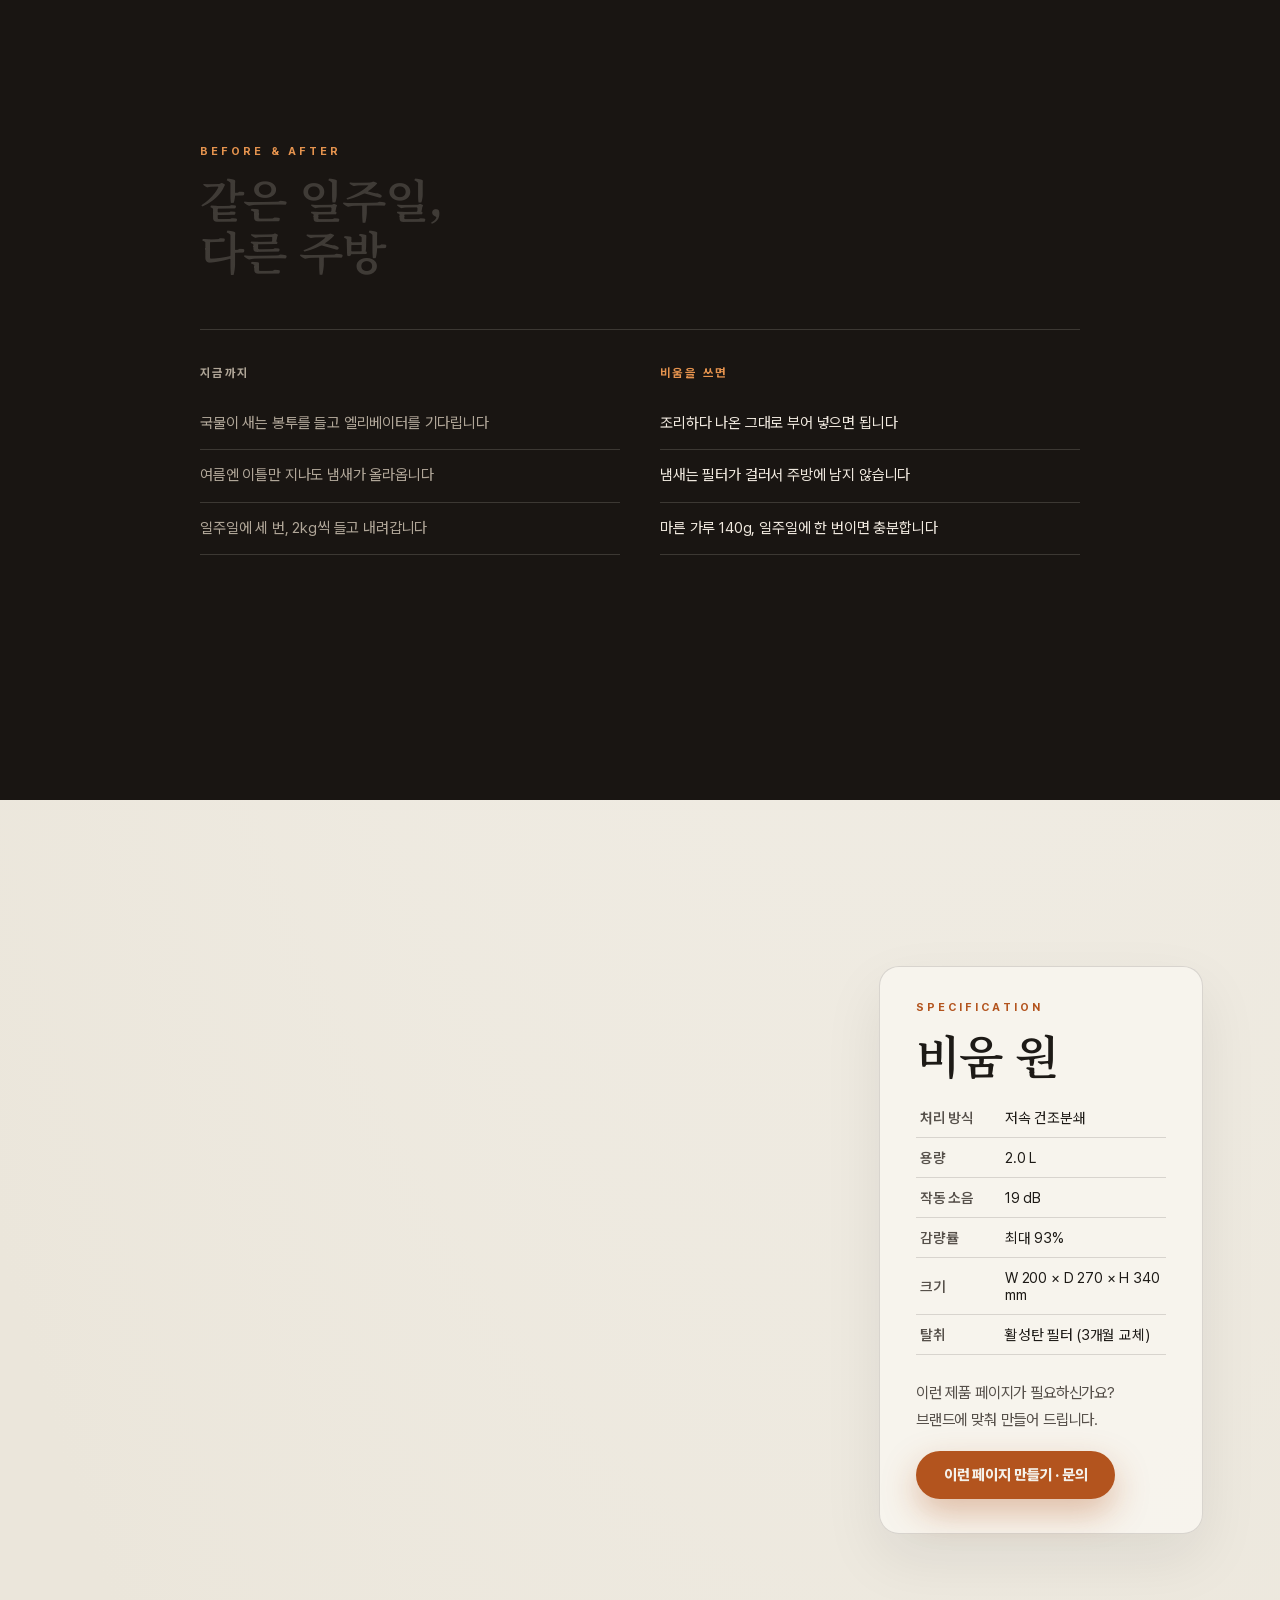
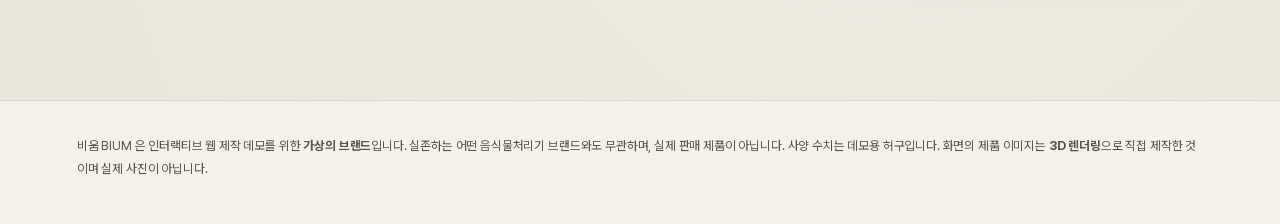
==== commit 7f1991b7: "site: 볕 작업기록 + 데모 4종 갱신 (freelance-studio 2a91326)" ====
--- a/bium/index.html
+++ b/bium/index.html
@@ -1,211 +1,214 @@
-<!doctype html>
-<html lang="ko">
-<head>
-  <meta charset="utf-8" />
-  <meta name="viewport" content="width=device-width, initial-scale=1" />
-  <title>비움 BIUM — 음식물처리기 원</title>
-  <meta name="description" content="냄새도 소리도 없이. 건조분쇄식 음식물처리기 비움 원 — 인터랙티브 웹 제작 데모" />
-  <meta property="og:title" content="비움 BIUM — 음식물처리기 원" />
-  <meta property="og:description" content="스크롤이 카메라를 움직이고, 뚜껑이 열리고, 고객이 색을 고르는 인터랙티브 3D 제품 페이지 데모" />
-  <meta property="og:type" content="website" />
-  <link rel="icon" href="data:image/svg+xml,%3Csvg xmlns='http://www.w3.org/2000/svg' viewBox='0 0 100 100'%3E%3Ctext y='0.9em' font-size='90'%3E%E2%99%BB%EF%B8%8F%3C/text%3E%3C/svg%3E" />
-  <script type="module" crossorigin src="./assets/index-DSD5mAGS.js"></script>
-  <link rel="stylesheet" crossorigin href="./assets/index-CXAmk-GV.css">
-</head>
-<body>
-  <!-- 로딩 -->
-  <div id="loader" aria-hidden="true">
-    <div class="loader-mark">비움</div>
-    <div class="loader-bar"><span id="loader-fill"></span></div>
-    <div class="loader-pct" id="loader-pct">0%</div>
-  </div>
-
-  <!-- 사진급 스틸 레이어 (Cycles 경로추적 렌더) -->
-  <div id="stills" aria-hidden="true">
-    <img class="still" data-key="hero"   src="./stills/hero.jpg"   alt="" />
-    <img class="still" data-key="night"  src="./stills/night.jpg"  alt="" />
-    <img class="still" data-key="craft"  src="./stills/quiet.jpg"  alt="" />
-    <img class="still" data-key="detail" src="./stills/inside.jpg" alt="" />
-    <img class="still" data-key="specs"  src="./stills/rear.jpg"   alt="" />
-    <!-- 컨피규레이터 배경판 — 화면엔 직접 안 나오고 3D 씬의 배경 텍스처로 쓰인다 -->
-    <img class="still" data-key="config" src="./stills/config.jpg" alt="" />
-  </div>
-
-  <!-- 실시간 3D 캔버스 (컨피규레이터 구간에서만 등장) -->
-  <canvas id="stage" aria-hidden="true"></canvas>
-
-  <!-- 네비 -->
-  <header class="nav">
-    <div class="nav-brand">비움 <span class="nav-sub">BIUM APPLIANCE</span></div>
-    <div class="nav-right">
-      <span class="badge-demo">DEMO</span>
-      <a class="nav-cta" href="#contact">문의</a>
-    </div>
-  </header>
-
-  <main id="content">
-    <!-- 1. 히어로 -->
-    <section class="panel hero" data-cam="hero">
-      <div class="hero-copy" data-reveal>
-        <p class="eyebrow">FOOD CYCLER — ONE</p>
-        <h1>버리는 일을<br /><em>비움</em>이 합니다</h1>
-        <p class="lede">냄새도, 무게도, 버리러 나가는 새벽도 없앴습니다.<br />스크롤을 내리면 제품이 움직입니다.</p>
-        <div class="scroll-hint" aria-hidden="true"><span></span></div>
-      </div>
-    </section>
-
-    <!-- 2. 새벽 (어두운 섹션) -->
-    <section class="panel" data-cam="night">
-      <div class="card card-right card-night" data-reveal>
-        <p class="eyebrow">QUIET — 19dB</p>
-        <h2>새벽 두 시,<br />옆방은 모릅니다</h2>
-        <p>도서관보다 조용한 19dB라서 새벽에 돌려도 잠을 깨우지
-        않습니다. 모터를 천천히 돌리는 대신 밤새 시간을 들여
-        말리고 갈아냅니다. 앰버 링이 켜져 있으면 일하는 중입니다.</p>
-      </div>
-    </section>
-
-    <!-- 3. 디테일 매크로 -->
-    <section class="panel" data-cam="craft">
-      <div class="card card-left" data-reveal>
-        <p class="eyebrow">DETAIL</p>
-        <h2>가까이 볼수록<br />마감이 보입니다</h2>
-        <p>무광 바디에는 손자국이 남지 않도록 미세한 요철을 넣었습니다.
-        조작은 버튼 하나에 다 모았고, 앰버 링은 상태 표시등이자
-        이 제품의 유일한 장식입니다.</p>
-      </div>
-    </section>
-
-    <!-- 4. 부피 감소 (뚜껑 열림) -->
-    <section class="panel" data-cam="detail">
-      <div class="card card-right" data-reveal>
-        <p class="eyebrow">REDUCE</p>
-        <h2>2kg 이<br />140g 이 되는 밤</h2>
-        <p>건조하고, 갈아냅니다. 아침이면 부피의 93%가 사라지고
-        마른 가루만 남습니다. 스테인리스 분쇄통은 통째로 꺼내
-        물로 헹구면 끝.</p>
-      </div>
-    </section>
-
-    <!-- 5. 하루 타임라인 (솔리드 다크) -->
-    <section class="panel panel-solid panel-dark" data-cam="cycle">
-      <div class="solid-inner" data-reveal>
-        <p class="eyebrow">ONE NIGHT</p>
-        <h2 data-fill>저녁에 넣고,<br />아침에 비웁니다</h2>
-        <div class="timeline">
-          <div class="tl-item">
-            <p class="tl-time">저녁 9:00</p>
-            <p class="tl-title">넣는다</p>
-            <p class="tl-desc">설거지하다 나온 그대로 부어 넣으면 됩니다.
-            물기를 빼거나 봉투를 찾을 필요가 없습니다.</p>
-          </div>
-          <div class="tl-item">
-            <p class="tl-time">새벽 2:00</p>
-            <p class="tl-title">말리고, 갈아낸다</p>
-            <p class="tl-desc">모터가 19dB로 건조와 분쇄를 반복합니다.
-            자는 사람은 아무도 모릅니다.</p>
-          </div>
-          <div class="tl-item">
-            <p class="tl-time">아침 7:00</p>
-            <p class="tl-title">가루만 비운다</p>
-            <p class="tl-desc">남는 건 마른 가루 140g입니다. 일주일에 한 번,
-            일반 쓰레기에 털어내면 됩니다.</p>
-          </div>
-        </div>
-      </div>
-    </section>
-
-    <!-- 6. 냄새/필터 (솔리드 라이트) -->
-    <section class="panel panel-solid panel-light" data-cam="filter">
-      <div class="solid-inner" data-reveal>
-        <p class="eyebrow">FRESH</p>
-        <h2 data-fill>냄새는 여기서<br />끝납니다</h2>
-        <p class="solid-lede">배기가 지나는 마지막 관문에 활성탄 필터를 두었습니다.
-        건조 중의 공기도, 열고 닫는 순간의 공기도 이 층을 지나야 밖으로 나갑니다.</p>
-        <div class="stats">
-          <div class="stat"><p class="stat-num">3<span>개월</span></p><p class="stat-label">필터 교체 주기 · 원터치 탈착</p></div>
-          <div class="stat"><p class="stat-num">1<span>버튼</span></p><p class="stat-label">조작은 이게 전부 · 넣고 누르면 됩니다</p></div>
-          <div class="stat"><p class="stat-num">0<span>회</span></p><p class="stat-label">일주일 동안 봉투 묶는 횟수</p></div>
-        </div>
-      </div>
-    </section>
-
-    <!-- 7. 컨피규레이터 -->
-    <section class="panel configurator" data-cam="config" id="config">
-      <div class="config-ui" data-reveal>
-        <p class="eyebrow">CONFIGURATOR</p>
-        <h2>주방에 맞는 색을<br />고르세요</h2>
-        <p class="config-help">제품을 <strong>드래그해서 돌려보세요</strong> — 위아래로도 됩니다.
-        색을 바꾸고, 뚜껑도 열어보세요.</p>
-        <div class="config-group">
-          <p class="config-label">컬러</p>
-          <div id="swatches" class="chip-row"></div>
-        </div>
-        <div class="config-group">
-          <p class="config-label">제품 보기</p>
-          <div class="chip-row">
-            <button id="lid-toggle" class="chip">뚜껑 열어보기</button>
-          </div>
-        </div>
-      </div>
-    </section>
-
-    <!-- 8. 비교 (솔리드 다크) -->
-    <section class="panel panel-solid panel-dark" data-cam="compare">
-      <div class="solid-inner" data-reveal>
-        <p class="eyebrow">BEFORE &amp; AFTER</p>
-        <h2 data-fill>같은 일주일,<br />다른 주방</h2>
-        <div class="compare">
-          <div class="cmp-col cmp-before">
-            <p class="cmp-head">지금까지</p>
-            <ul>
-              <li>국물이 새는 봉투를 들고 엘리베이터를 기다립니다</li>
-              <li>여름엔 이틀만 지나도 냄새가 올라옵니다</li>
-              <li>일주일에 세 번, 2kg씩 들고 내려갑니다</li>
-            </ul>
-          </div>
-          <div class="cmp-col cmp-after">
-            <p class="cmp-head">비움을 쓰면</p>
-            <ul>
-              <li>조리하다 나온 그대로 부어 넣으면 됩니다</li>
-              <li>냄새는 필터가 걸러서 주방에 남지 않습니다</li>
-              <li>마른 가루 140g, 일주일에 한 번이면 충분합니다</li>
-            </ul>
-          </div>
-        </div>
-      </div>
-    </section>
-
-    <!-- 9. 사양 + CTA -->
-    <section class="panel" data-cam="specs" id="contact">
-      <div class="specs-wrap">
-        <div class="card card-specs" data-reveal>
-          <p class="eyebrow">SPECIFICATION</p>
-          <h2>비움 원</h2>
-          <table class="specs">
-            <tr><th>처리 방식</th><td>저속 건조분쇄</td></tr>
-            <tr><th>용량</th><td>2.0 L</td></tr>
-            <tr><th>작동 소음</th><td>19 dB</td></tr>
-            <tr><th>감량률</th><td>최대 93%</td></tr>
-            <tr><th>크기</th><td>W 200 × D 270 × H 340 mm</td></tr>
-            <tr><th>탈취</th><td>활성탄 필터 (3개월 교체)</td></tr>
-          </table>
-          <div class="cta-block">
-            <p class="cta-note">이런 제품 페이지가 필요하신가요?<br />
-            브랜드에 맞춰 만들어 드립니다.</p>
-            <a class="cta" href="mailto:fa0509@naver.com?subject=%EC%9D%B8%ED%84%B0%EB%9E%99%ED%8B%B0%EB%B8%8C%20%EC%A0%9C%ED%92%88%20%ED%8E%98%EC%9D%B4%EC%A7%80%20%EC%A0%9C%EC%9E%91%20%EB%AC%B8%EC%9D%98">이런 페이지 만들기 · 문의</a>
-          </div>
-        </div>
-      </div>
-    </section>
-  </main>
-
-  <footer class="foot">
-    <p>비움 BIUM 은 인터랙티브 웹 제작 데모를 위한 <strong>가상의 브랜드</strong>입니다.
-    실존하는 어떤 음식물처리기 브랜드와도 무관하며, 실제 판매 제품이 아닙니다. 사양 수치는 데모용 허구입니다.</p>
-
-
-  </footer>
-
-</body>
-</html>
+<!doctype html>
+<html lang="ko">
+<head>
+  <meta charset="utf-8" />
+  <meta name="viewport" content="width=device-width, initial-scale=1" />
+  <title>비움 BIUM — 음식물처리기 원</title>
+  <meta name="description" content="냄새도 소리도 없이. 건조분쇄식 음식물처리기 비움 원 — 인터랙티브 웹 제작 데모" />
+  <meta property="og:title" content="비움 BIUM — 음식물처리기 원" />
+  <meta property="og:description" content="스크롤이 카메라를 움직이고, 뚜껑이 열리고, 고객이 색을 고르는 인터랙티브 3D 제품 페이지 데모" />
+  <meta property="og:type" content="website" />
+  <link rel="icon" href="data:image/svg+xml,%3Csvg xmlns='http://www.w3.org/2000/svg' viewBox='0 0 100 100'%3E%3Ctext y='0.9em' font-size='90'%3E%E2%99%BB%EF%B8%8F%3C/text%3E%3C/svg%3E" />+
+  <script type="module" crossorigin src="./assets/index-BXnp2wfX.js"></script>
+  <link rel="stylesheet" crossorigin href="./assets/index-CRYoqJpo.css">
+</head>
+<body>
+  <!-- 로딩 -->
+  <div id="loader" aria-hidden="true">
+    <div class="loader-mark">비움</div>
+    <div class="loader-bar"><span id="loader-fill"></span></div>
+    <div class="loader-pct" id="loader-pct">0%</div>
+  </div>
+
+  <!-- 사진급 스틸 레이어 (Cycles 경로추적 렌더) -->
+  <div id="stills" aria-hidden="true">
+    <img class="still" data-key="hero"   src="./stills/hero.jpg"   alt="" />
+    <img class="still" data-key="night"  src="./stills/night.jpg"  alt="" />
+    <img class="still" data-key="craft"  src="./stills/quiet.jpg"  alt="" />
+    <img class="still" data-key="detail" src="./stills/inside.jpg" alt="" />
+    <img class="still" data-key="specs"  src="./stills/rear.jpg"   alt="" />
+    <!-- 컨피규레이터 배경판 — 화면엔 직접 안 나오고 3D 씬의 배경 텍스처로 쓰인다 -->
+    <img class="still" data-key="config" src="./stills/config.jpg" alt="" />
+  </div>
+
+  <!-- 실시간 3D 캔버스 (컨피규레이터 구간에서만 등장) -->
+  <canvas id="stage" aria-hidden="true"></canvas>
+
+  <!-- 네비 -->
+  <header class="nav">
+    <div class="nav-brand">비움 <span class="nav-sub">BIUM APPLIANCE</span></div>
+    <div class="nav-right">
+      <span class="badge-demo">DEMO</span>
+      <a class="nav-cta" href="#contact">문의</a>
+    </div>
+  </header>
+
+  <main id="content">
+    <!-- 1. 히어로 -->
+    <section class="panel hero" data-cam="hero">
+      <div class="hero-copy" data-reveal>
+        <p class="eyebrow">FOOD CYCLER — ONE</p>
+        <h1>버리는 일을<br /><em>비움</em>이 합니다</h1>
+        <p class="lede">냄새도, 무게도, 버리러 나가는 새벽도 없앴습니다.<br />스크롤을 내리면 제품이 움직입니다.</p>
+        <div class="scroll-hint" aria-hidden="true"><span></span></div>
+      </div>
+    </section>
+
+    <!-- 2. 새벽 (어두운 섹션) -->
+    <section class="panel" data-cam="night">
+      <div class="card card-right card-night" data-reveal>
+        <p class="eyebrow">QUIET — 19dB</p>
+        <h2>새벽 두 시,<br />옆방은 모릅니다</h2>
+        <p>도서관보다 조용한 19dB라서 새벽에 돌려도 잠을 깨우지
+        않습니다. 모터를 천천히 돌리는 대신 밤새 시간을 들여
+        말리고 갈아냅니다. 앰버 링이 켜져 있으면 일하는 중입니다.</p>
+      </div>
+    </section>
+
+    <!-- 3. 디테일 매크로 -->
+    <section class="panel" data-cam="craft">
+      <div class="card card-left" data-reveal>
+        <p class="eyebrow">DETAIL</p>
+        <h2>가까이 볼수록<br />마감이 보입니다</h2>
+        <p>무광 바디에는 손자국이 남지 않도록 미세한 요철을 넣었습니다.
+        조작은 버튼 하나에 다 모았고, 앰버 링은 상태 표시등이자
+        이 제품의 유일한 장식입니다.</p>
+      </div>
+    </section>
+
+    <!-- 4. 부피 감소 (뚜껑 열림) -->
+    <section class="panel" data-cam="detail">
+      <div class="card card-right" data-reveal>
+        <p class="eyebrow">REDUCE</p>
+        <h2>2kg 이<br />140g 이 되는 밤</h2>
+        <p>건조하고, 갈아냅니다. 아침이면 부피의 93%가 사라지고
+        마른 가루만 남습니다. 스테인리스 분쇄통은 통째로 꺼내
+        물로 헹구면 끝.</p>
+      </div>
+    </section>
+
+    <!-- 5. 하루 타임라인 (솔리드 다크) -->
+    <section class="panel panel-solid panel-dark" data-cam="cycle">
+      <div class="solid-inner" data-reveal>
+        <p class="eyebrow">ONE NIGHT</p>
+        <h2 data-fill>저녁에 넣고,<br />아침에 비웁니다</h2>
+        <div class="timeline">
+          <div class="tl-item">
+            <p class="tl-time">저녁 9:00</p>
+            <p class="tl-title">넣는다</p>
+            <p class="tl-desc">설거지하다 나온 그대로 부어 넣으면 됩니다.
+            물기를 빼거나 봉투를 찾을 필요가 없습니다.</p>
+          </div>
+          <div class="tl-item">
+            <p class="tl-time">새벽 2:00</p>
+            <p class="tl-title">말리고, 갈아낸다</p>
+            <p class="tl-desc">모터가 19dB로 건조와 분쇄를 반복합니다.
+            자는 사람은 아무도 모릅니다.</p>
+          </div>
+          <div class="tl-item">
+            <p class="tl-time">아침 7:00</p>
+            <p class="tl-title">가루만 비운다</p>
+            <p class="tl-desc">남는 건 마른 가루 140g입니다. 일주일에 한 번,
+            일반 쓰레기에 털어내면 됩니다.</p>
+          </div>
+        </div>
+      </div>
+    </section>
+
+    <!-- 6. 냄새/필터 (솔리드 라이트) -->
+    <section class="panel panel-solid panel-light" data-cam="filter">
+      <div class="solid-inner" data-reveal>
+        <p class="eyebrow">FRESH</p>
+        <h2 data-fill>냄새는 여기서<br />끝납니다</h2>
+        <p class="solid-lede">배기가 지나는 마지막 관문에 활성탄 필터를 두었습니다.
+        건조 중의 공기도, 열고 닫는 순간의 공기도 이 층을 지나야 밖으로 나갑니다.</p>
+        <div class="stats">
+          <div class="stat"><p class="stat-num">3<span>개월</span></p><p class="stat-label">필터 교체 주기 · 원터치 탈착</p></div>
+          <div class="stat"><p class="stat-num">1<span>버튼</span></p><p class="stat-label">조작은 이게 전부 · 넣고 누르면 됩니다</p></div>
+          <div class="stat"><p class="stat-num">0<span>회</span></p><p class="stat-label">일주일 동안 봉투 묶는 횟수</p></div>
+        </div>
+      </div>
+    </section>
+
+    <!-- 7. 컨피규레이터 -->
+    <section class="panel configurator" data-cam="config" id="config">
+      <div class="config-ui" data-reveal>
+        <p class="eyebrow">CONFIGURATOR</p>
+        <h2>주방에 맞는 색을 <br />고르세요</h2>
+        <p class="config-help">제품을 <strong>드래그해서 돌려보세요</strong> — 위아래로도 됩니다.
+        색을 바꾸고, 뚜껑도 열어보세요.</p>
+        <div class="config-group">
+          <p class="config-label">컬러</p>
+          <div id="swatches" class="chip-row"></div>
+        </div>
+        <div class="config-group">
+          <p class="config-label">제품 보기</p>
+          <div class="chip-row">
+            <button id="lid-toggle" class="chip">뚜껑 열어보기</button>
+          </div>
+        </div>
+      </div>
+    </section>
+
+    <!-- 8. 비교 (솔리드 다크) -->
+    <section class="panel panel-solid panel-dark" data-cam="compare">
+      <div class="solid-inner" data-reveal>
+        <p class="eyebrow">BEFORE &amp; AFTER</p>
+        <h2 data-fill>같은 일주일,<br />다른 주방</h2>
+        <div class="compare">
+          <div class="cmp-col cmp-before">
+            <p class="cmp-head">지금까지</p>
+            <ul>
+              <li>국물이 새는 봉투를 들고 엘리베이터를 기다립니다</li>
+              <li>여름엔 이틀만 지나도 냄새가 올라옵니다</li>
+              <li>일주일에 세 번, 2kg씩 들고 내려갑니다</li>
+            </ul>
+          </div>
+          <div class="cmp-col cmp-after">
+            <p class="cmp-head">비움을 쓰면</p>
+            <ul>
+              <li>조리하다 나온 그대로 부어 넣으면 됩니다</li>
+              <li>냄새는 필터가 걸러서 주방에 남지 않습니다</li>
+              <li>마른 가루 140g, 일주일에 한 번이면 충분합니다</li>
+            </ul>
+          </div>
+        </div>
+      </div>
+    </section>
+
+    <!-- 9. 사양 + CTA -->
+    <section class="panel" data-cam="specs" id="contact">
+      <div class="specs-wrap">
+        <div class="card card-specs" data-reveal>
+          <p class="eyebrow">SPECIFICATION</p>
+          <h2>비움 원</h2>
+          <table class="specs">
+            <tr><th>처리 방식</th><td>저속 건조분쇄</td></tr>
+            <tr><th>용량</th><td>2.0 L</td></tr>
+            <tr><th>작동 소음</th><td>19 dB</td></tr>
+            <tr><th>감량률</th><td>최대 93%</td></tr>
+            <tr><th>크기</th><td>W 200 × D 270 × H 340 mm</td></tr>
+            <tr><th>탈취</th><td>활성탄 필터 (3개월 교체)</td></tr>
+          </table>
+          <div class="cta-block">
+            <p class="cta-note">이런 제품 페이지가 필요하신가요?<br />
+            브랜드에 맞춰 만들어 드립니다.</p>
+            <a class="cta" href="mailto:fa0509@naver.com?subject=%EC%9D%B8%ED%84%B0%EB%9E%99%ED%8B%B0%EB%B8%8C%20%EC%A0%9C%ED%92%88%20%ED%8E%98%EC%9D%B4%EC%A7%80%20%EC%A0%9C%EC%9E%91%20%EB%AC%B8%EC%9D%98">이런 페이지 만들기 · 문의</a>
+          </div>
+        </div>
+      </div>
+    </section>
+  </main>
+
+  <footer class="foot">
+    <p>비움 BIUM 은 인터랙티브 웹 제작 데모를 위한 <strong>가상의 브랜드</strong>입니다.
+    실존하는 어떤 음식물처리기 브랜드와도 무관하며, 실제 판매 제품이 아닙니다. 사양 수치는 데모용 허구입니다.
+    화면의 제품 이미지는 <strong>3D 렌더링</strong>으로 직접 제작한 것이며 실제 사진이 아닙니다.</p>
+
+
+  </footer>
++
+</body>
+</html>
--- a/bium/assets/index-CRYoqJpo.css
+++ b/bium/assets/index-CRYoqJpo.css
@@ -0,0 +1 @@
+@font-face{font-family:Pretendard;src:url(../fonts/PretendardVariable.woff2)format("woff2-variations");font-weight:45 920;font-display:swap}@font-face{font-family:BiumSerif;src:url(../fonts/BiumSerif.woff2)format("woff2-variations");font-weight:200 900;font-display:swap}:root{--paper:#f4f1ea;--paper-deep:#ebe6db;--ink:#1d1a16;--ink-soft:#56504a;--clay:#b3541e;--line:#1d1a1624;--card-bg:#f7f4eef5;--night:#191512;--night-ink:#f0e9df;--night-soft:#b0a698;--night-line:#f0e9df29}*{box-sizing:border-box;margin:0;padding:0}html{scroll-behavior:smooth}body{color:var(--ink);background:radial-gradient(120% 90% at 70% 20%, #faf8f3 0%, var(--paper) 46%, var(--paper-deep) 100%);letter-spacing:-.01em;font-family:Pretendard,Apple SD Gothic Neo,Malgun Gothic,sans-serif;overflow-x:hidden}#loader{z-index:50;background:var(--paper);flex-direction:column;justify-content:center;align-items:center;gap:18px;transition:opacity .7s,visibility .7s;display:flex;position:fixed;inset:0}#loader.done{opacity:0;visibility:hidden}.loader-mark{letter-spacing:-.04em;font-size:44px;font-weight:800}.loader-bar{background:var(--line);border-radius:2px;width:180px;height:2px;overflow:hidden}#loader-fill{background:var(--ink);width:0%;height:100%;transition:width .25s;display:block}.loader-pct{color:var(--ink-soft);font-variant-numeric:tabular-nums;font-size:12px}#stills{z-index:0;position:fixed;inset:0}.still{object-fit:cover;object-position:62% center;opacity:0;will-change:opacity, transform;width:100%;height:100%;position:absolute;inset:0}.still[data-key=night]{object-position:35% center}#stage{z-index:1;opacity:0;width:100%;height:100%;display:block;position:fixed;inset:0}#stage.grabbable{cursor:grab}#stage.grabbing{cursor:grabbing}.nav{z-index:20;mix-blend-mode:normal;justify-content:space-between;align-items:center;padding:22px clamp(20px,4vw,48px);display:flex;position:fixed;top:0;left:0;right:0}.nav-brand{letter-spacing:-.03em;color:#fff;mix-blend-mode:difference;font-size:22px;font-weight:800}.nav-sub{letter-spacing:.22em;color:#b5b5b5;mix-blend-mode:difference;margin-left:8px;font-size:11px;font-weight:500}.nav-right{align-items:center;gap:14px;display:flex}.badge-demo{letter-spacing:.18em;border:1px solid var(--line);color:var(--ink-soft);border-radius:999px;padding:5px 10px;font-size:10px;font-weight:700}.nav-cta{color:var(--paper);background:var(--ink);border-radius:999px;padding:9px 18px;font-size:13px;font-weight:700;text-decoration:none;transition:transform .2s,background .2s}.nav-cta:hover{background:var(--clay);transform:translateY(-1px)}main{z-index:10;pointer-events:none;position:relative}.panel{align-items:center;min-height:100vh;padding:0 clamp(20px,6vw,96px);display:flex}.panel>*{pointer-events:auto}.eyebrow{letter-spacing:.28em;color:var(--clay);margin-bottom:14px;font-size:11px;font-weight:700}h1{letter-spacing:-.03em;font-family:BiumSerif,Pretendard,serif;font-size:clamp(44px,7.2vw,96px);font-weight:640;line-height:1.04}h1 em{color:var(--clay);font-style:normal}h2{letter-spacing:-.02em;margin-bottom:14px;font-family:BiumSerif,Pretendard,serif;font-size:clamp(28px,3.6vw,46px);font-weight:620;line-height:1.14}.hero-copy{isolation:isolate;max-width:640px;padding:28px 36px 28px 0;position:relative}.panel.hero{overflow-x:clip}.hero-copy:before{content:"";z-index:-1;background:radial-gradient(at 40% 42%,#f4f1ec99 30%,#f4f1ec4d 55%,#f4f1ec00 74%);position:absolute;inset:-90px -130px -110px -170px}.lede{word-break:keep-all;color:var(--ink-soft);margin-top:22px;font-size:clamp(15px,1.6vw,18px);line-height:1.7}.scroll-hint{border:1.5px solid var(--ink-soft);opacity:.7;border-radius:14px;width:26px;height:44px;margin-top:46px;position:relative}.scroll-hint span{background:var(--ink-soft);border-radius:4px;width:4px;height:8px;margin-left:-2px;animation:1.6s ease-in-out infinite hint;position:absolute;top:8px;left:50%}@keyframes hint{0%,to{opacity:1;transform:translateY(0)}60%{opacity:.2;transform:translateY(16px)}}.card{background:var(--card-bg);border:1px solid var(--line);border-radius:20px;max-width:430px;padding:34px 36px;box-shadow:0 24px 60px #1d1a1614}.card p:not(.eyebrow){color:var(--ink-soft);font-size:15.5px;line-height:1.75}.card-left{margin-right:auto}.card-right{margin-left:auto}.card-center{max-width:520px;margin:0 auto}.card-specs{max-width:500px;margin-left:auto}.card-night{color:var(--night-ink);background:#16120ec7;border-color:#f0e9df24;box-shadow:0 24px 60px #0006}.card-night h2{color:var(--night-ink)}.card-night p:not(.eyebrow){color:var(--night-soft)}.card-night .eyebrow{color:#e5934e}[data-fill]{--fill-on:var(--ink);--fill-off:#1d1a1629;background-image:linear-gradient(90deg, var(--fill-on) var(--p,0%), var(--fill-off) var(--p,0%));-webkit-text-fill-color:transparent;-webkit-background-clip:text;background-clip:text}.panel-dark [data-fill]{--fill-on:var(--night-ink);--fill-off:#f0e9df2e}@media (prefers-reduced-motion:reduce){[data-fill]{--p:100%!important}}.panel-solid{position:relative}.panel-dark{background:var(--night);color:var(--night-ink)}.panel-dark h2{color:var(--night-ink)}.panel-dark .eyebrow{color:#e5934e}.panel-light{background:linear-gradient(160deg, #faf7f1 0%, var(--paper) 60%, var(--paper-deep) 100%)}.solid-inner{width:100%;max-width:880px;margin:0 auto}.solid-lede{max-width:560px;color:var(--ink-soft);margin-top:6px;font-size:clamp(15px,1.5vw,17px);line-height:1.8}.panel-dark .solid-lede{color:var(--night-soft)}.timeline{border-top:1px solid var(--night-line);grid-template-columns:repeat(3,1fr);gap:34px;margin-top:52px;padding-top:36px;display:grid}.tl-time{letter-spacing:.16em;color:#e5934e;font-variant-numeric:tabular-nums;margin-bottom:12px;font-size:12px;font-weight:700}.tl-title{margin-bottom:10px;font-family:BiumSerif,Pretendard,serif;font-size:22px;font-weight:620}.tl-desc{color:var(--night-soft);font-size:14.5px;line-height:1.75}.stats{border-top:1px solid var(--line);grid-template-columns:repeat(3,1fr);gap:34px;margin-top:52px;padding-top:36px;display:grid}.stat-num{letter-spacing:-.02em;margin-bottom:10px;font-family:BiumSerif,Pretendard,serif;font-size:clamp(40px,4.6vw,64px);font-weight:640;line-height:1}.stat-num span{color:var(--ink-soft);margin-left:4px;font-size:.42em;font-weight:620}.stat-label{color:var(--ink-soft);font-size:13.5px;line-height:1.6}.compare{border-top:1px solid var(--night-line);grid-template-columns:1fr 1fr;gap:40px;margin-top:52px;padding-top:36px;display:grid}.cmp-head{letter-spacing:.2em;margin-bottom:18px;font-size:12px;font-weight:700}.cmp-before .cmp-head{color:var(--night-soft)}.cmp-after .cmp-head{color:#e5934e}.compare ul{list-style:none}.compare li{border-bottom:1px solid var(--night-line);padding:13px 0;font-size:15px;line-height:1.7}.cmp-before li{color:var(--night-soft)}.cmp-after li{color:var(--night-ink)}.configurator{align-items:flex-end;padding-bottom:6vh}.config-ui{background:var(--card-bg);border:1px solid var(--line);border-radius:22px;width:min(560px,100%);padding:30px 34px;box-shadow:0 24px 60px #1d1a161a}.config-help{color:var(--ink-soft);word-break:keep-all;margin-bottom:20px;font-size:14.5px}.config-group{margin-top:14px}.config-label{letter-spacing:.12em;color:var(--ink-soft);margin-bottom:9px;font-size:12px;font-weight:700}.chip-row{flex-wrap:wrap;gap:9px;display:flex}.chip{color:var(--ink);border:1.5px solid var(--line);cursor:pointer;background:0 0;border-radius:999px;padding:9px 16px;font-family:inherit;font-size:13.5px;font-weight:600;transition:all .18s}.chip:hover{border-color:var(--ink)}.chip.on{background:var(--ink);color:var(--paper);border-color:var(--ink)}.swatch{cursor:pointer;outline:1.5px solid var(--line);border:2px solid #ffffffe6;border-radius:50%;width:34px;height:34px;transition:transform .15s,outline-color .15s}.swatch:hover{transform:scale(1.12)}.swatch.on{outline:2.5px solid var(--ink);outline-offset:2px;transform:scale(1.08)}.specs-wrap{width:100%;display:flex}.specs{border-collapse:collapse;width:100%;margin:18px 0 6px}.specs th,.specs td{text-align:left;border-bottom:1px solid var(--line);padding:11px 4px;font-size:14.5px}.specs th{color:var(--ink-soft);width:34%;font-weight:600}.cta-block{margin-top:24px}.cta-note{color:var(--ink-soft);margin-bottom:18px;font-size:14px;line-height:1.7}.cta{color:var(--paper);background:var(--clay);border-radius:999px;padding:15px 28px;font-size:15px;font-weight:800;text-decoration:none;transition:transform .2s,box-shadow .2s;display:inline-block;box-shadow:0 14px 34px #b3541e59}.cta:hover{transform:translateY(-2px);box-shadow:0 20px 44px #47705a73}.foot{z-index:10;color:var(--ink-soft);border-top:1px solid var(--line);background:var(--paper);padding:34px clamp(20px,6vw,96px) 44px;font-size:12.5px;line-height:1.8;position:relative}.foot a{color:inherit}.foot-lic{opacity:.8;margin-top:6px}[data-reveal]{opacity:0;transition:opacity .8s cubic-bezier(.22,1,.36,1),transform .8s cubic-bezier(.22,1,.36,1);transform:translateY(26px)}[data-reveal].in{opacity:1;transform:none}@media (prefers-reduced-motion:reduce){[data-reveal]{opacity:1;transition:none;transform:none}}@media (width<=720px){.panel{align-items:flex-end;padding-bottom:8vh}.hero{align-items:flex-end;padding-top:0;padding-bottom:7vh}.scroll-hint{display:none}.card,.config-ui{max-width:100%;padding:26px 24px}.nav-sub{display:none}h1{font-size:clamp(40px,12vw,56px)}.panel-solid{align-items:center;padding-bottom:0}.timeline,.stats,.compare{grid-template-columns:1fr;gap:22px;margin-top:34px}.hero-copy:before{background:radial-gradient(closest-side at 45% 56%,#f4f1eca8 45%,#f4f1ec4d 72%,#f4f1ec00 100%);inset:-90px -16px -40px -40px}}.swatch,.nav-cta{position:relative}.swatch:after{content:"";position:absolute;inset:-8px}.nav-cta:after{content:"";position:absolute;inset:-6px -2px}@media (pointer:coarse){.chip{min-height:44px}}@media (aspect-ratio<=9/10){.configurator{align-items:flex-end;padding-bottom:3vh}.config-ui{padding:14px 18px 16px}.config-ui .eyebrow{margin-bottom:2px}.config-ui h2{margin-bottom:0;font-size:20px;line-height:1.3}.config-ui h2 br,.config-help,.config-label{display:none}.config-group{vertical-align:middle;margin:10px 10px 0 0;display:inline-flex}.config-ui .chip-row{gap:14px}.config-ui .swatch{width:30px;height:30px}}@media (prefers-reduced-motion:reduce){.scroll-hint span{animation:none}html{scroll-behavior:auto}}
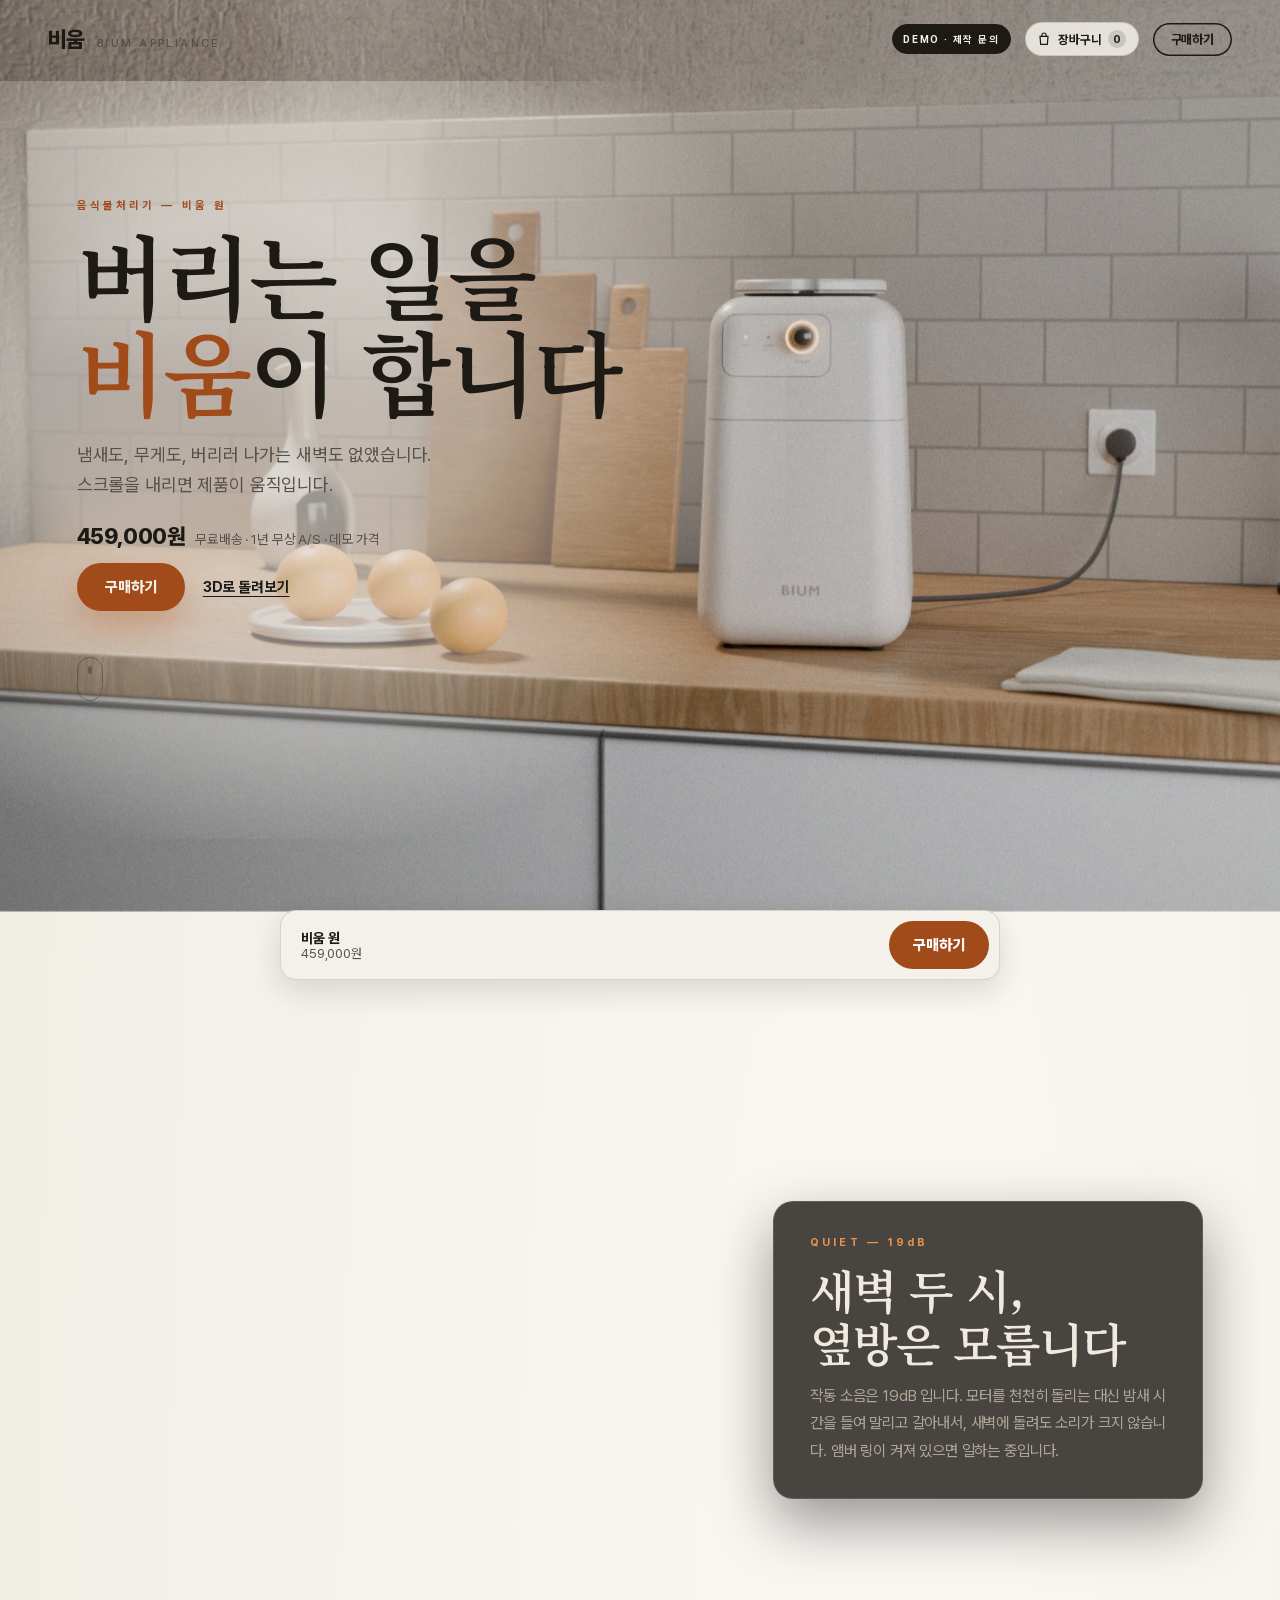
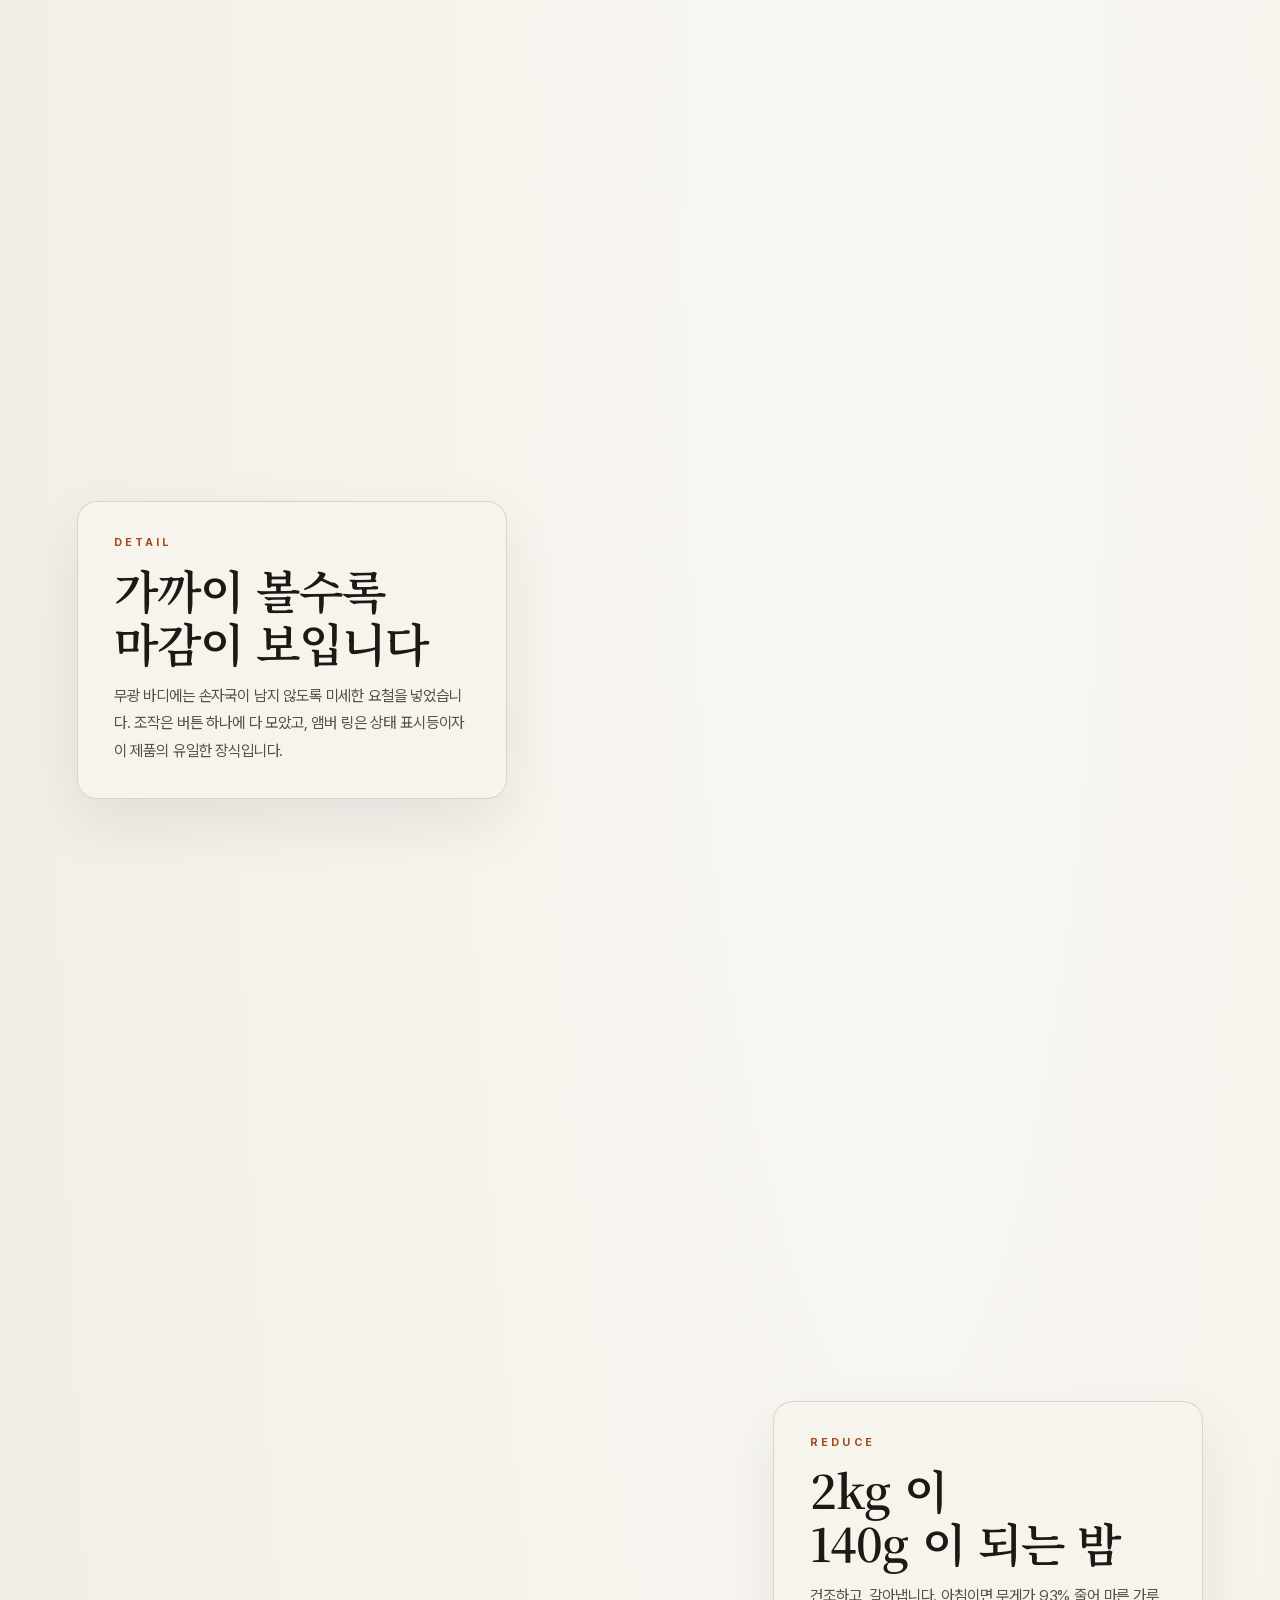
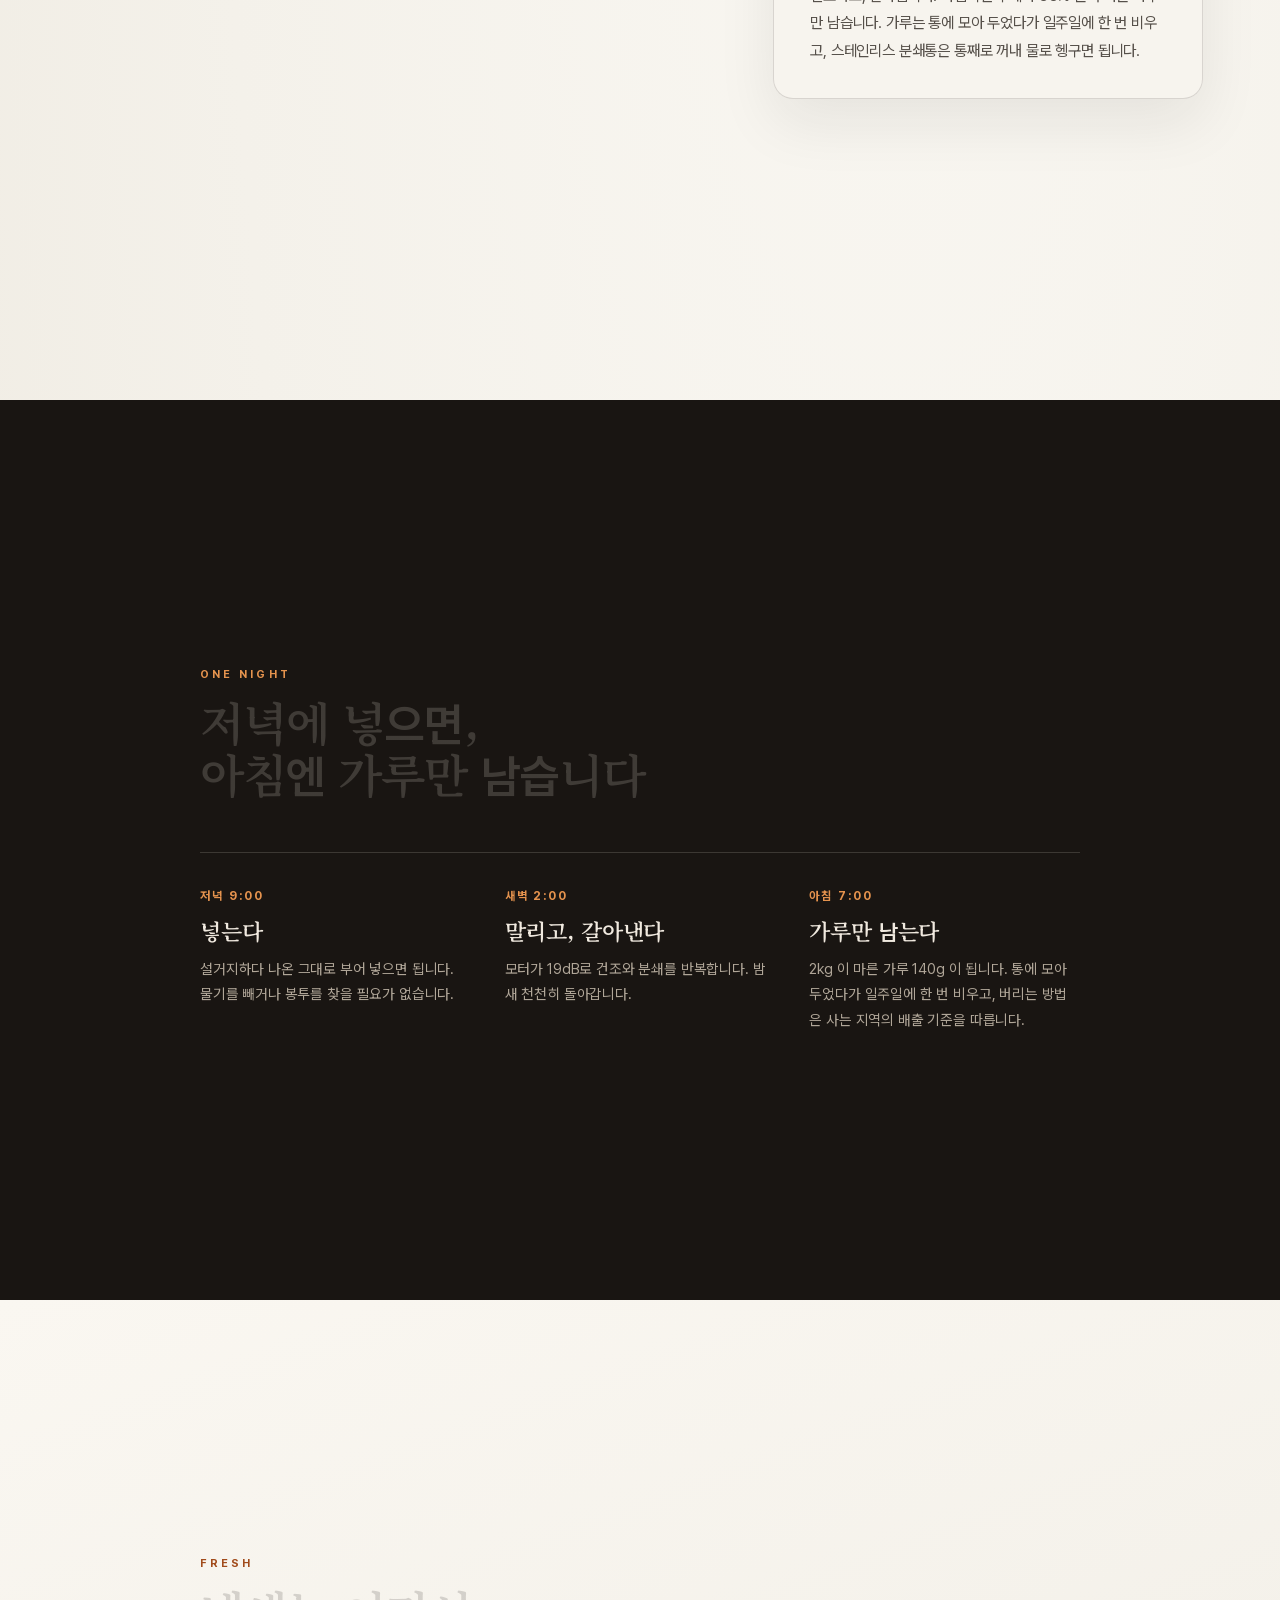
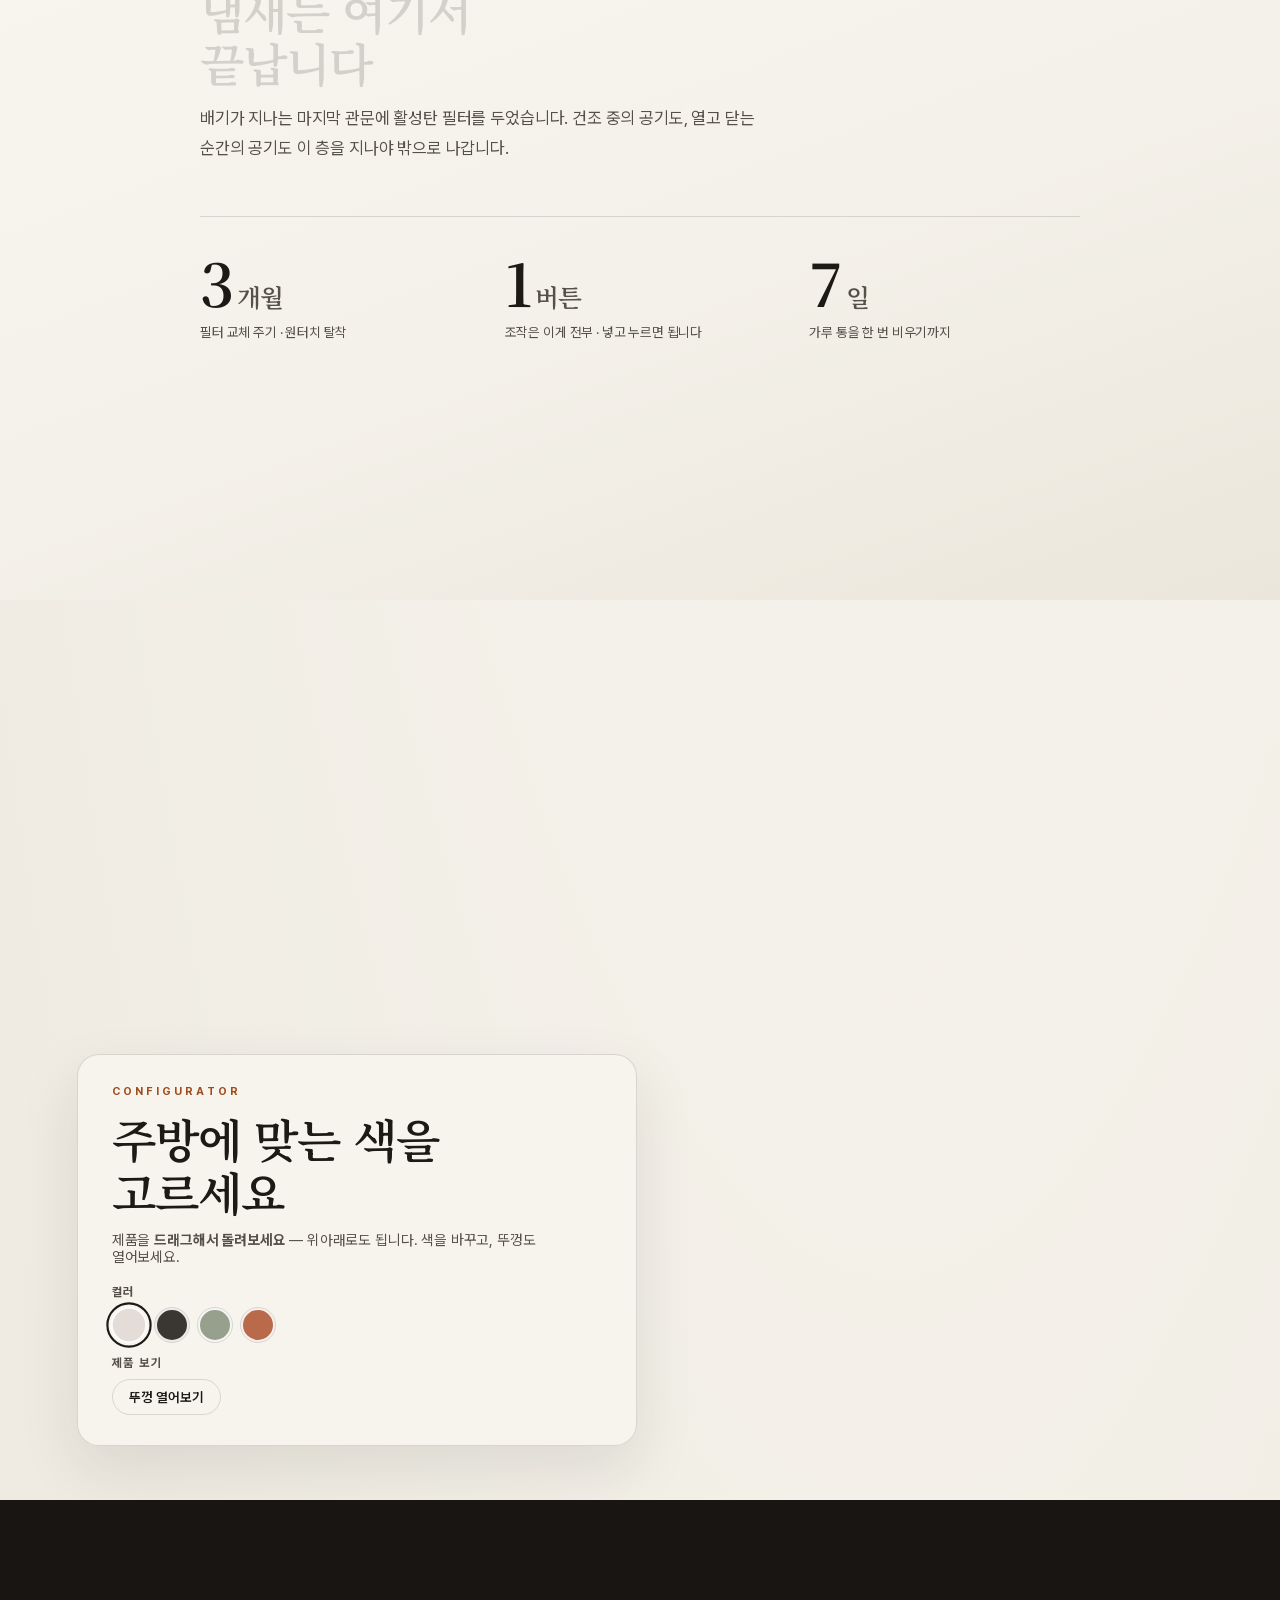
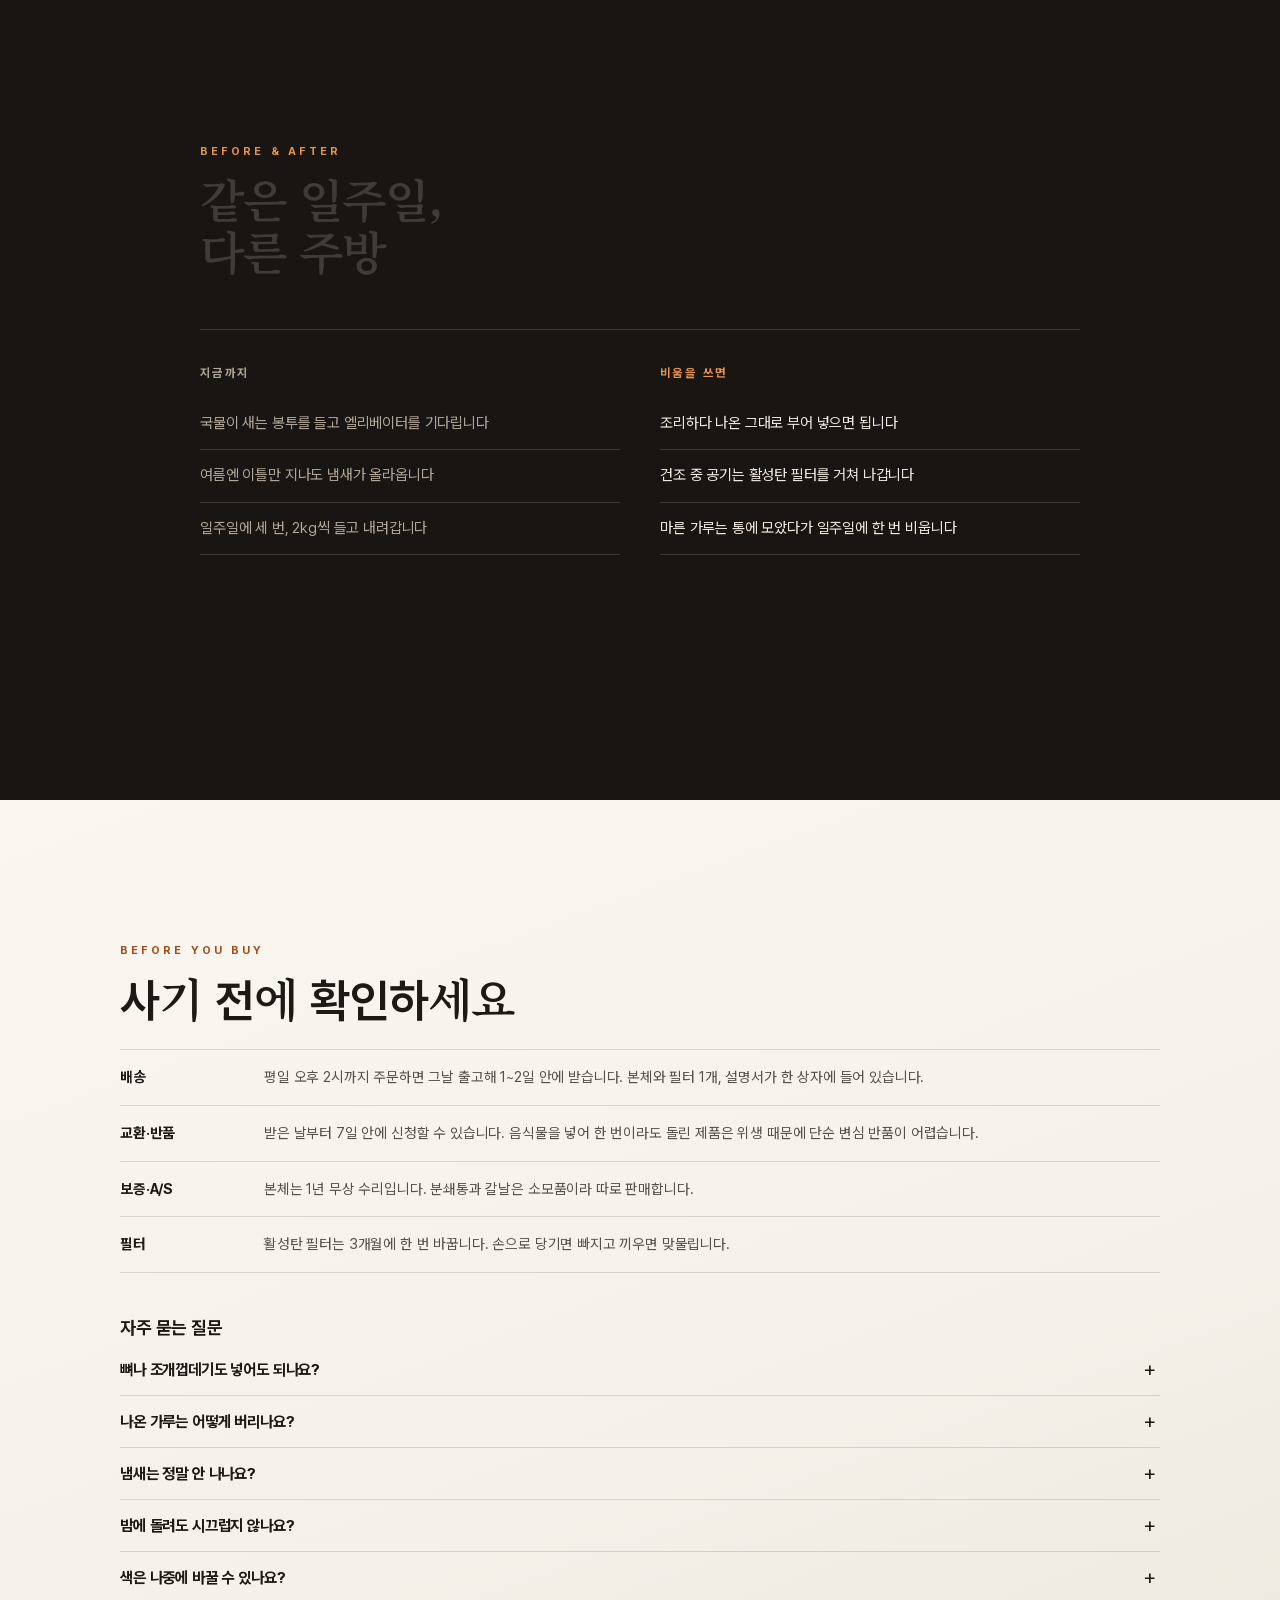
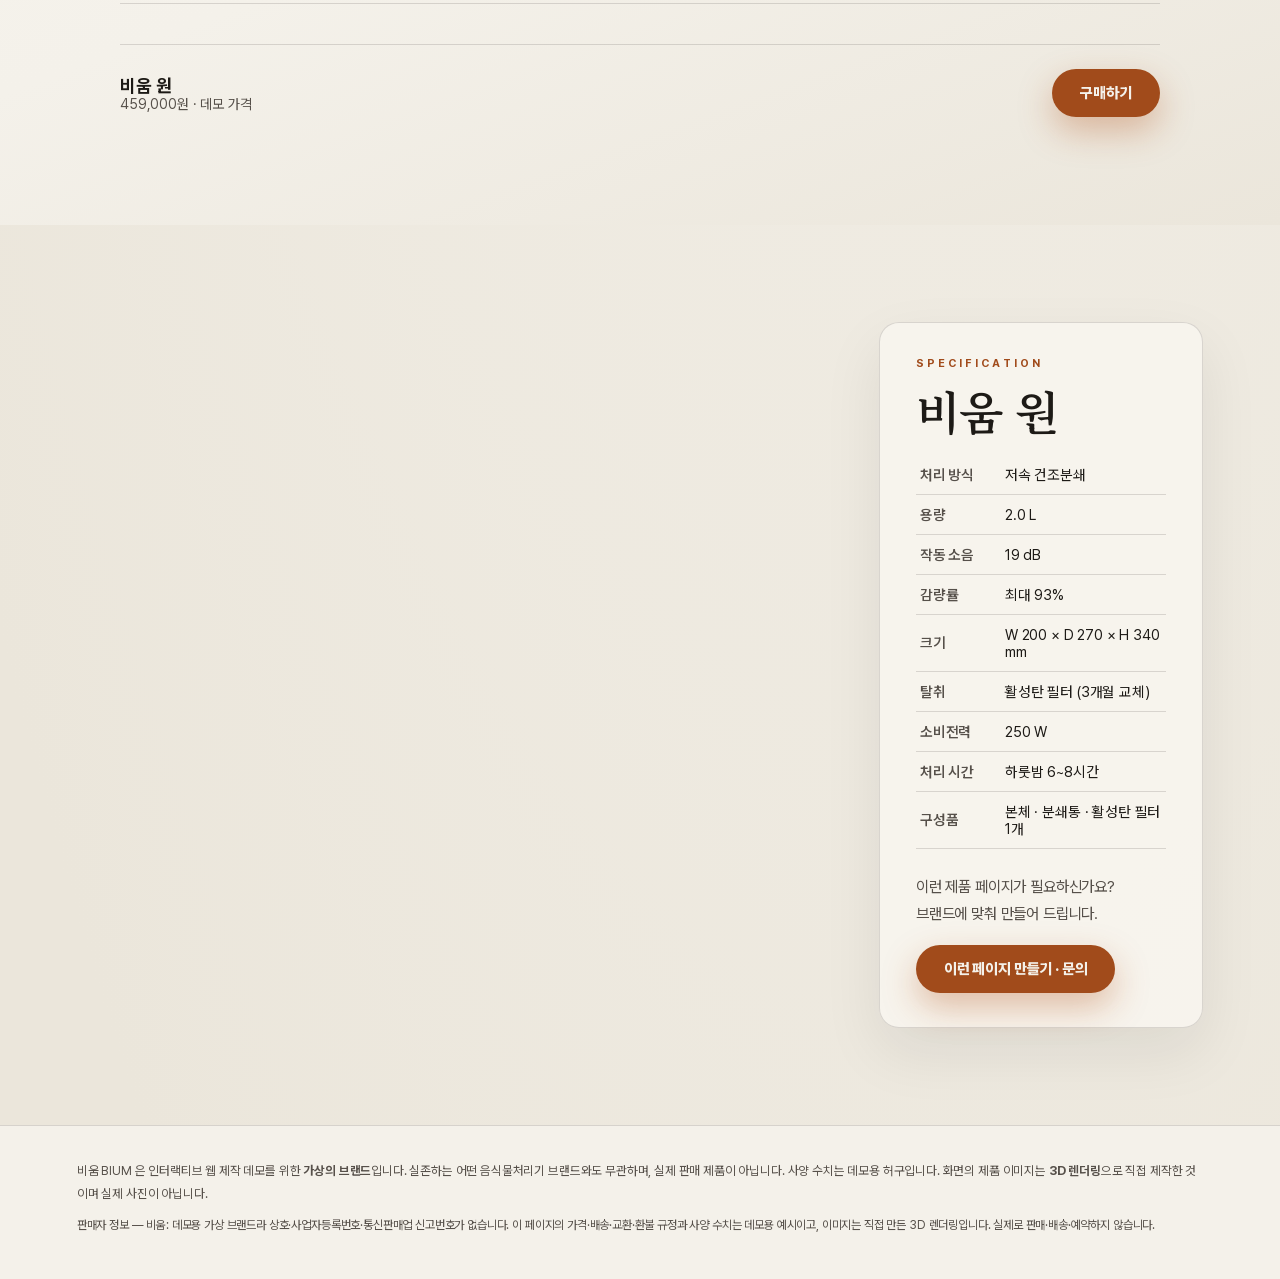
==== commit ec20d491: "site: 볕 작업기록 + 데모 4종 갱신 (freelance-studio 5e9542a)" ====
--- a/bium/index.html
+++ b/bium/index.html
@@ -10,8 +10,8 @@
   <meta property="og:type" content="website" />
   <link rel="icon" href="data:image/svg+xml,%3Csvg xmlns='http://www.w3.org/2000/svg' viewBox='0 0 100 100'%3E%3Ctext y='0.9em' font-size='90'%3E%E2%99%BB%EF%B8%8F%3C/text%3E%3C/svg%3E" /> 
-  <script type="module" crossorigin src="./assets/index-BXnp2wfX.js"></script>
-  <link rel="stylesheet" crossorigin href="./assets/index-CRYoqJpo.css">
+  <script type="module" crossorigin src="./assets/index-Bmnc_lL5.js"></script>
+  <link rel="stylesheet" crossorigin href="./assets/index-VgIoBAmr.css">
 </head>
 <body>
   <!-- 로딩 -->
@@ -48,7 +48,7 @@
     <!-- 1. 히어로 -->
     <section class="panel hero" data-cam="hero">
       <div class="hero-copy" data-reveal>
-        <p class="eyebrow">FOOD CYCLER — ONE</p>
+        <p class="eyebrow">음식물처리기 — 비움 원</p>
         <h1>버리는 일을<br /><em>비움</em>이 합니다</h1>
         <p class="lede">냄새도, 무게도, 버리러 나가는 새벽도 없앴습니다.<br />스크롤을 내리면 제품이 움직입니다.</p>
         <div class="scroll-hint" aria-hidden="true"><span></span></div>
@@ -60,9 +60,9 @@
       <div class="card card-right card-night" data-reveal>
         <p class="eyebrow">QUIET — 19dB</p>
         <h2>새벽 두 시,<br />옆방은 모릅니다</h2>
-        <p>도서관보다 조용한 19dB라서 새벽에 돌려도 잠을 깨우지
-        않습니다. 모터를 천천히 돌리는 대신 밤새 시간을 들여
-        말리고 갈아냅니다. 앰버 링이 켜져 있으면 일하는 중입니다.</p>
+        <p>작동 소음은 19dB 입니다. 모터를 천천히 돌리는 대신 밤새 시간을 들여
+        말리고 갈아내서, 새벽에 돌려도 소리가 크지 않습니다.
+        앰버 링이 켜져 있으면 일하는 중입니다.</p>
       </div>
     </section>
 
@@ -82,9 +82,9 @@
       <div class="card card-right" data-reveal>
         <p class="eyebrow">REDUCE</p>
         <h2>2kg 이<br />140g 이 되는 밤</h2>
-        <p>건조하고, 갈아냅니다. 아침이면 부피의 93%가 사라지고
-        마른 가루만 남습니다. 스테인리스 분쇄통은 통째로 꺼내
-        물로 헹구면 끝.</p>
+        <p>건조하고, 갈아냅니다. 아침이면 무게가 93% 줄어
+        마른 가루만 남습니다. 가루는 통에 모아 두었다가 일주일에 한 번 비우고,
+        스테인리스 분쇄통은 통째로 꺼내 물로 헹구면 됩니다.</p>
       </div>
     </section>
 
@@ -92,7 +92,7 @@
     <section class="panel panel-solid panel-dark" data-cam="cycle">
       <div class="solid-inner" data-reveal>
         <p class="eyebrow">ONE NIGHT</p>
-        <h2 data-fill>저녁에 넣고,<br />아침에 비웁니다</h2>
+        <h2 data-fill>저녁에 넣으면,<br />아침엔 가루만 남습니다</h2>
         <div class="timeline">
           <div class="tl-item">
             <p class="tl-time">저녁 9:00</p>
@@ -104,13 +104,13 @@
             <p class="tl-time">새벽 2:00</p>
             <p class="tl-title">말리고, 갈아낸다</p>
             <p class="tl-desc">모터가 19dB로 건조와 분쇄를 반복합니다.
-            자는 사람은 아무도 모릅니다.</p>
+            밤새 천천히 돌아갑니다.</p>
           </div>
           <div class="tl-item">
             <p class="tl-time">아침 7:00</p>
-            <p class="tl-title">가루만 비운다</p>
-            <p class="tl-desc">남는 건 마른 가루 140g입니다. 일주일에 한 번,
-            일반 쓰레기에 털어내면 됩니다.</p>
+            <p class="tl-title">가루만 남는다</p>
+            <p class="tl-desc">2kg 이 마른 가루 140g 이 됩니다. 통에 모아 두었다가
+            일주일에 한 번 비우고, 버리는 방법은 사는 지역의 배출 기준을 따릅니다.</p>
           </div>
         </div>
       </div>
@@ -126,7 +126,7 @@
         <div class="stats">
           <div class="stat"><p class="stat-num">3<span>개월</span></p><p class="stat-label">필터 교체 주기 · 원터치 탈착</p></div>
           <div class="stat"><p class="stat-num">1<span>버튼</span></p><p class="stat-label">조작은 이게 전부 · 넣고 누르면 됩니다</p></div>
-          <div class="stat"><p class="stat-num">0<span>회</span></p><p class="stat-label">일주일 동안 봉투 묶는 횟수</p></div>
+          <div class="stat"><p class="stat-num">7<span>일</span></p><p class="stat-label">가루 통을 한 번 비우기까지</p></div>
         </div>
       </div>
     </section>
@@ -169,8 +169,8 @@
             <p class="cmp-head">비움을 쓰면</p>
             <ul>
               <li>조리하다 나온 그대로 부어 넣으면 됩니다</li>
-              <li>냄새는 필터가 걸러서 주방에 남지 않습니다</li>
-              <li>마른 가루 140g, 일주일에 한 번이면 충분합니다</li>
+              <li>건조 중 공기는 활성탄 필터를 거쳐 나갑니다</li>
+              <li>마른 가루는 통에 모았다가 일주일에 한 번 비웁니다</li>
             </ul>
           </div>
         </div>
@@ -190,6 +190,9 @@
             <tr><th>감량률</th><td>최대 93%</td></tr>
             <tr><th>크기</th><td>W 200 × D 270 × H 340 mm</td></tr>
             <tr><th>탈취</th><td>활성탄 필터 (3개월 교체)</td></tr>
+            <tr><th>소비전력</th><td>250 W</td></tr>
+            <tr><th>처리 시간</th><td>하룻밤 6~8시간</td></tr>
+            <tr><th>구성품</th><td>본체 · 분쇄통 · 활성탄 필터 1개</td></tr>
           </table>
           <div class="cta-block">
             <p class="cta-note">이런 제품 페이지가 필요하신가요?<br />
--- a/bium/assets/index-VgIoBAmr.css
+++ b/bium/assets/index-VgIoBAmr.css
@@ -0,0 +1 @@
+@font-face{font-family:Pretendard;src:url(../fonts/PretendardVariable.woff2)format("woff2-variations");font-weight:45 920;font-display:swap}@font-face{font-family:BiumSerif;src:url(../fonts/BiumSerif.woff2)format("woff2-variations");font-weight:200 900;font-display:swap}:root{--paper:#f4f1ea;--paper-deep:#ebe6db;--ink:#1d1a16;--ink-soft:#56504a;--clay:#a14b1b;--line:#1d1a1624;--card-bg:#f7f4eef5;--night:#191512;--night-ink:#f0e9df;--night-soft:#b0a698;--night-line:#f0e9df29}*{box-sizing:border-box;margin:0;padding:0}html{scroll-behavior:smooth}body{color:var(--ink);background:radial-gradient(120% 90% at 70% 20%, #faf8f3 0%, var(--paper) 46%, var(--paper-deep) 100%);letter-spacing:-.01em;font-family:Pretendard,Apple SD Gothic Neo,Malgun Gothic,sans-serif;overflow-x:hidden}#loader{z-index:50;background:var(--paper);flex-direction:column;justify-content:center;align-items:center;gap:18px;transition:opacity .7s,visibility .7s;display:flex;position:fixed;inset:0}#loader.done{opacity:0;visibility:hidden}.loader-mark{letter-spacing:-.04em;font-size:44px;font-weight:800}.loader-bar{background:var(--line);border-radius:2px;width:180px;height:2px;overflow:hidden}#loader-fill{background:var(--ink);width:0%;height:100%;transition:width .25s;display:block}.loader-pct{color:var(--ink-soft);font-variant-numeric:tabular-nums;font-size:12px}#stills{z-index:0;position:fixed;inset:0}.still{object-fit:cover;object-position:62% center;opacity:0;will-change:opacity, transform;width:100%;height:100%;position:absolute;inset:0}.still[data-key=night]{object-position:35% center}#stage{z-index:1;opacity:0;width:100%;height:100%;display:block;position:fixed;inset:0}#stage.grabbable{cursor:grab}#stage.grabbing{cursor:grabbing}.nav{z-index:20;mix-blend-mode:normal;justify-content:space-between;align-items:center;padding:22px clamp(20px,4vw,48px);display:flex;position:fixed;top:0;left:0;right:0}.nav-brand{letter-spacing:-.03em;color:#fff;mix-blend-mode:difference;font-size:22px;font-weight:800}.nav-sub{letter-spacing:.22em;color:#b5b5b5;mix-blend-mode:difference;margin-left:8px;font-size:11px;font-weight:500}.nav-right{align-items:center;gap:14px;display:flex}.badge-demo{letter-spacing:.18em;border:1px solid var(--line);color:var(--ink-soft);border-radius:999px;padding:5px 10px;font-size:10px;font-weight:700}.nav-cta{color:var(--paper);background:var(--ink);border-radius:999px;padding:9px 18px;font-size:13px;font-weight:700;text-decoration:none;transition:transform .2s,background .2s}.nav-cta:hover{background:var(--clay);transform:translateY(-1px)}main{z-index:10;pointer-events:none;position:relative}.panel{align-items:center;min-height:100vh;padding:0 clamp(20px,6vw,96px);display:flex}.panel>*{pointer-events:auto}.eyebrow{letter-spacing:.28em;color:var(--clay);margin-bottom:14px;font-size:11px;font-weight:700}h1{letter-spacing:-.03em;font-family:BiumSerif,Pretendard,serif;font-size:clamp(44px,7.2vw,96px);font-weight:640;line-height:1.04}h1 em{color:var(--clay);font-style:normal}h2{letter-spacing:-.02em;margin-bottom:14px;font-family:BiumSerif,Pretendard,serif;font-size:clamp(28px,3.6vw,46px);font-weight:620;line-height:1.14}.hero-copy{isolation:isolate;max-width:640px;padding:28px 36px 28px 0;position:relative}.panel.hero{overflow-x:clip}.hero-copy:before{content:"";z-index:-1;background:radial-gradient(at 40% 42%,#f4f1ec99 30%,#f4f1ec4d 55%,#f4f1ec00 74%);position:absolute;inset:-90px -130px -110px -170px}.lede{word-break:keep-all;color:var(--ink-soft);margin-top:22px;font-size:clamp(15px,1.6vw,18px);line-height:1.7}.scroll-hint{border:1.5px solid var(--ink-soft);opacity:.7;border-radius:14px;width:26px;height:44px;margin-top:46px;position:relative}.scroll-hint span{background:var(--ink-soft);border-radius:4px;width:4px;height:8px;margin-left:-2px;animation:1.6s ease-in-out infinite hint;position:absolute;top:8px;left:50%}@keyframes hint{0%,to{opacity:1;transform:translateY(0)}60%{opacity:.2;transform:translateY(16px)}}.card{background:var(--card-bg);border:1px solid var(--line);border-radius:20px;max-width:430px;padding:34px 36px;box-shadow:0 24px 60px #1d1a1614}.card p:not(.eyebrow){color:var(--ink-soft);font-size:15.5px;line-height:1.75}.card-left{margin-right:auto}.card-right{margin-left:auto}.card-center{max-width:520px;margin:0 auto}.card-specs{max-width:500px;margin-left:auto}.card-night{color:var(--night-ink);background:#16120ec7;border-color:#f0e9df24;box-shadow:0 24px 60px #0006}.card-night h2{color:var(--night-ink)}.card-night p:not(.eyebrow){color:var(--night-soft)}.card-night .eyebrow{color:#e5934e}[data-fill]{--fill-on:var(--ink);--fill-off:#1d1a1629;background-image:linear-gradient(90deg, var(--fill-on) var(--p,0%), var(--fill-off) var(--p,0%));-webkit-text-fill-color:transparent;-webkit-background-clip:text;background-clip:text}.panel-dark [data-fill]{--fill-on:var(--night-ink);--fill-off:#f0e9df2e}@media (prefers-reduced-motion:reduce){[data-fill]{--p:100%!important}}.panel-solid{position:relative}.panel-dark{background:var(--night);color:var(--night-ink)}.panel-dark h2{color:var(--night-ink)}.panel-dark .eyebrow{color:#e5934e}.panel-light{background:linear-gradient(160deg, #faf7f1 0%, var(--paper) 60%, var(--paper-deep) 100%)}.solid-inner{width:100%;max-width:880px;margin:0 auto}.solid-lede{max-width:560px;color:var(--ink-soft);margin-top:6px;font-size:clamp(15px,1.5vw,17px);line-height:1.8}.panel-dark .solid-lede{color:var(--night-soft)}.timeline{border-top:1px solid var(--night-line);grid-template-columns:repeat(3,1fr);gap:34px;margin-top:52px;padding-top:36px;display:grid}.tl-time{letter-spacing:.16em;color:#e5934e;font-variant-numeric:tabular-nums;margin-bottom:12px;font-size:12px;font-weight:700}.tl-title{margin-bottom:10px;font-family:BiumSerif,Pretendard,serif;font-size:22px;font-weight:620}.tl-desc{color:var(--night-soft);font-size:14.5px;line-height:1.75}.stats{border-top:1px solid var(--line);grid-template-columns:repeat(3,1fr);gap:34px;margin-top:52px;padding-top:36px;display:grid}.stat-num{letter-spacing:-.02em;margin-bottom:10px;font-family:BiumSerif,Pretendard,serif;font-size:clamp(40px,4.6vw,64px);font-weight:640;line-height:1}.stat-num span{color:var(--ink-soft);margin-left:4px;font-size:.42em;font-weight:620}.stat-label{color:var(--ink-soft);font-size:13.5px;line-height:1.6}.compare{border-top:1px solid var(--night-line);grid-template-columns:1fr 1fr;gap:40px;margin-top:52px;padding-top:36px;display:grid}.cmp-head{letter-spacing:.2em;margin-bottom:18px;font-size:12px;font-weight:700}.cmp-before .cmp-head{color:var(--night-soft)}.cmp-after .cmp-head{color:#e5934e}.compare ul{list-style:none}.compare li{border-bottom:1px solid var(--night-line);padding:13px 0;font-size:15px;line-height:1.7}.cmp-before li{color:var(--night-soft)}.cmp-after li{color:var(--night-ink)}.configurator{align-items:flex-end;padding-bottom:6vh}.config-ui{background:var(--card-bg);border:1px solid var(--line);border-radius:22px;width:min(560px,100%);padding:30px 34px;box-shadow:0 24px 60px #1d1a161a}.config-help{color:var(--ink-soft);word-break:keep-all;margin-bottom:20px;font-size:14.5px}.config-group{margin-top:14px}.config-label{letter-spacing:.12em;color:var(--ink-soft);margin-bottom:9px;font-size:12px;font-weight:700}.chip-row{flex-wrap:wrap;gap:9px;display:flex}.chip{color:var(--ink);border:1.5px solid var(--line);cursor:pointer;background:0 0;border-radius:999px;padding:9px 16px;font-family:inherit;font-size:13.5px;font-weight:600;transition:all .18s}.chip:hover{border-color:var(--ink)}.chip.on{background:var(--ink);color:var(--paper);border-color:var(--ink)}.swatch{cursor:pointer;outline:1.5px solid var(--line);border:2px solid #ffffffe6;border-radius:50%;width:34px;height:34px;transition:transform .15s,outline-color .15s}.swatch:hover{transform:scale(1.12)}.swatch.on{outline:2.5px solid var(--ink);outline-offset:2px;transform:scale(1.08)}.specs-wrap{width:100%;display:flex}.specs{border-collapse:collapse;width:100%;margin:18px 0 6px}.specs th,.specs td{text-align:left;border-bottom:1px solid var(--line);padding:11px 4px;font-size:14.5px}.specs th{color:var(--ink-soft);width:34%;font-weight:600}.cta-block{margin-top:24px}.cta-note{color:var(--ink-soft);margin-bottom:18px;font-size:14px;line-height:1.7}.cta{color:var(--paper);background:var(--clay);border-radius:999px;padding:15px 28px;font-size:15px;font-weight:800;text-decoration:none;transition:transform .2s,box-shadow .2s;display:inline-block;box-shadow:0 14px 34px #b3541e59}.cta:hover{transform:translateY(-2px);box-shadow:0 20px 44px #a8552f73}.foot{z-index:10;color:var(--ink-soft);border-top:1px solid var(--line);background:var(--paper);padding:34px clamp(20px,6vw,96px) 44px;font-size:12.5px;line-height:1.8;position:relative}.foot a{color:inherit}.foot-lic{opacity:.8;margin-top:6px}[data-reveal]{opacity:0;transition:opacity .8s cubic-bezier(.22,1,.36,1),transform .8s cubic-bezier(.22,1,.36,1);transform:translateY(26px)}[data-reveal].in{opacity:1;transform:none}@media (prefers-reduced-motion:reduce){[data-reveal]{opacity:1;transition:none;transform:none}}@media (width<=720px){.panel{align-items:flex-end;padding-bottom:8vh}.hero{align-items:flex-end;padding-top:0;padding-bottom:7vh}.scroll-hint{display:none}.card,.config-ui{max-width:100%;padding:26px 24px}.nav-sub{display:none}h1{font-size:clamp(40px,12vw,56px)}.panel-solid{align-items:center;padding-bottom:0}.timeline,.stats,.compare{grid-template-columns:1fr;gap:22px;margin-top:34px}.hero-copy:before{background:radial-gradient(closest-side at 45% 56%,#f4f1eca8 45%,#f4f1ec4d 72%,#f4f1ec00 100%);inset:-90px -16px -40px -40px}}.swatch,.nav-cta{position:relative}.swatch:after{content:"";position:absolute;inset:-8px}.nav-cta:after{content:"";position:absolute;inset:-6px -2px}@media (pointer:coarse){.chip{min-height:44px}}@media (aspect-ratio<=9/10){.configurator{align-items:flex-end;padding-bottom:3vh}.config-ui{padding:14px 18px 16px}.config-ui .eyebrow{margin-bottom:2px}.config-ui h2{margin-bottom:0;font-size:20px;line-height:1.3}.config-ui h2 br,.config-help,.config-label{display:none}.config-group{vertical-align:middle;margin:10px 10px 0 0;display:inline-flex}.config-ui .chip-row{gap:14px}.config-ui .swatch{width:30px;height:30px}}@media (prefers-reduced-motion:reduce){.scroll-hint span{animation:none}html{scroll-behavior:auto}}.hero-buy :focus-visible,.nav :focus-visible,.shop-bar :focus-visible,.shop-drawer :focus-visible,.shop-modal :focus-visible,.shop-info :focus-visible{outline:2.5px solid var(--clay);outline-offset:3px}.shop-sr{clip:rect(0 0 0 0);white-space:nowrap;width:1px;height:1px;position:absolute;overflow:hidden}.hero-buy{margin-top:22px}.hero-price{flex-wrap:wrap;align-items:baseline;gap:10px;margin-bottom:14px;display:flex}.hero-price strong{letter-spacing:-.02em;color:var(--ink);font-size:22px;font-weight:800}.hero-price span{color:var(--ink-soft);font-size:13.5px}.hero-actions{flex-wrap:wrap;align-items:center;gap:18px;display:flex}.hero-actions .cta{cursor:pointer;border:0;min-height:48px;font-family:inherit}.hero-link{color:var(--ink);text-underline-offset:4px;align-items:center;min-height:44px;font-size:14.5px;font-weight:700;display:inline-flex}.shop-cart{color:var(--ink);border:1px solid var(--line);cursor:pointer;background:#f4f1ead9;border-radius:999px;align-items:center;gap:6px;min-height:34px;padding:6px 12px 6px 10px;font-family:inherit;font-size:12.5px;font-weight:700;display:inline-flex;position:relative}.shop-cart:after{content:"";position:absolute;inset:-6px -2px}.shop-bag{width:16px;height:16px;display:inline-flex}.shop-cart-label{display:inline}.shop-cart .shop-cart-label+.shop-sr{display:none}@media (width<=720px){.shop-cart .shop-cart-label+.shop-sr{display:block}}.shop-cart-n{font-variant-numeric:tabular-nums;background:var(--line);border-radius:9px;place-items:center;min-width:18px;height:18px;font-size:11px;display:inline-grid}.shop-cart.has .shop-cart-n{background:var(--clay);color:#fff}.nav .shop-badge{cursor:pointer;background:var(--ink);color:var(--paper);border-color:var(--ink);min-height:30px;font-family:inherit;position:relative}.nav .shop-badge:after{content:"";position:absolute;inset:-7px -2px}.nav-cta.shop-quiet{color:var(--ink);box-shadow:inset 0 0 0 1.5px var(--ink);background:0 0}.nav .nav-brand{color:var(--ink);mix-blend-mode:normal}.nav .nav-sub{color:var(--ink-soft);mix-blend-mode:normal}.nav{transition:background-color .2s,padding .2s,box-shadow .2s}.nav.shop-solid{background:var(--paper);box-shadow:0 1px 0 var(--line);padding-top:12px;padding-bottom:12px}.nav.shop-solid .nav-sub{display:none}.shop-bar{z-index:40;background:var(--paper);width:min(720px,100% - 24px);color:var(--ink);border:1px solid var(--line);border-radius:16px;justify-content:space-between;align-items:center;gap:12px;padding:10px 10px 10px 20px;transition:transform .28s;display:flex;position:fixed;bottom:18px;left:50%;transform:translate(-50%,140%);box-shadow:0 10px 30px #1d1a1624}.shop-bar.on{transform:translate(-50%)}.shop-bar-name{flex-direction:column;min-width:0;display:flex}.shop-bar-name strong{white-space:nowrap;text-overflow:ellipsis;font-size:14px;overflow:hidden}.shop-bar-price{color:var(--ink-soft);font-size:13px}.shop-bar-btn{color:#fff;background:var(--clay);cursor:pointer;white-space:nowrap;border:0;border-radius:999px;min-height:48px;padding:0 24px;font-family:inherit;font-size:15px;font-weight:800}.shop-overlay{z-index:60;opacity:0;pointer-events:none;background:#14110e6b;transition:opacity .22s;position:fixed;inset:0}.shop-overlay.on{opacity:1;pointer-events:auto}.shop-drawer{z-index:70;background:var(--paper);width:min(420px,100%);color:var(--ink);flex-direction:column;transition:transform .3s;display:flex;position:fixed;top:0;bottom:0;right:0;transform:translate(105%);box-shadow:-10px 0 40px #14110e2e}.shop-drawer.on{transform:translate(0)}.shop-drawer[hidden],.shop-modal[hidden]{display:none}.shop-head{border-bottom:1px solid var(--line);justify-content:space-between;align-items:flex-start;padding:22px 22px 10px;display:flex}.shop-head h3{margin-top:2px;font-size:20px}.shop-kicker{letter-spacing:.14em;color:var(--clay);font-size:11.5px;font-weight:700}.shop-x{cursor:pointer;color:var(--ink);background:0 0;border:0;border-radius:999px;width:44px;height:44px;margin:-8px -10px 0 0;font-size:26px;line-height:1}.shop-body{overscroll-behavior:contain;flex:1;padding:8px 22px 16px;overflow-y:auto}.shop-group{margin-top:18px}.shop-row{justify-content:space-between;align-items:center;display:flex}.shop-row .shop-label{margin:0}.shop-label{color:var(--ink-soft);word-break:keep-all;margin-bottom:8px;font-size:12.5px;font-weight:700}.shop-chips{flex-wrap:wrap;gap:8px;display:flex}.shop-chip{color:var(--ink);cursor:pointer;text-align:left;background:0 0;border:1.5px solid #1d1a1652;border-radius:999px;min-height:44px;padding:0 16px;font-family:inherit;font-size:14px;font-weight:600}.shop-chip.on{border-color:var(--ink);background:var(--ink);color:var(--paper)}.shop-chip:disabled{cursor:not-allowed;opacity:.45;text-decoration:line-through}.shop-list{flex-direction:column;gap:6px}.shop-list .shop-chip{border-radius:12px;justify-content:space-between;align-items:center;gap:12px;width:100%;padding:8px 14px;display:flex}.shop-list-p{font-variant-numeric:tabular-nums;white-space:nowrap;font-weight:700}.shop-days{grid-template-columns:repeat(7,1fr);gap:6px;display:grid}.shop-days .shop-chip{text-align:center;border-radius:10px;flex-direction:column;justify-content:center;align-items:center;min-height:50px;padding:4px 0;display:flex}.shop-day-d{font-size:13.5px;font-weight:700}.shop-day-w{opacity:.8;font-size:11px}.shop-one{font-size:14px;font-weight:600}.shop-incart{border:1px solid var(--line);border-radius:12px;margin-top:14px;padding:12px 14px}.shop-incart ul{margin:0;padding:0;font-size:13.5px;line-height:1.7;list-style:none}.shop-addon{cursor:pointer;align-items:center;gap:10px;min-height:44px;margin-top:18px;font-size:14px;display:flex}.shop-addon input{width:20px;height:20px;accent-color:var(--clay);flex:none}.shop-addon-p{color:var(--ink-soft);white-space:nowrap;margin-left:auto}.shop-qty{border:1.5px solid #1d1a1652;border-radius:999px;align-items:center;display:inline-flex}.shop-qty button{cursor:pointer;width:44px;height:44px;color:var(--ink);background:0 0;border:0;border-radius:999px;font-size:20px}.shop-qty span{text-align:center;min-width:28px;font-weight:700}.shop-sum{border-top:1px solid var(--line);margin-top:20px;padding-top:14px}.shop-sum p{color:var(--ink-soft);justify-content:space-between;gap:12px;padding:4px 0;font-size:14px;display:flex}.shop-sum p span:last-child{text-align:right}.shop-total{align-items:baseline;margin-top:4px;color:var(--ink)!important;font-size:16px!important}.shop-total strong{font-size:20px}.shop-fine{color:var(--ink-soft);word-break:keep-all;margin-top:12px;font-size:12.5px;line-height:1.6}.shop-foot{padding:14px 22px calc(18px + env(safe-area-inset-bottom));border-top:1px solid var(--line);grid-template-columns:1fr 1fr;gap:10px;display:grid}.shop-foot .shop-btn:only-of-type{grid-column:1/-1}.shop-btn{text-align:center;color:#fff;background:var(--clay);border:1.5px solid var(--clay);cursor:pointer;border-radius:999px;justify-content:center;align-items:center;min-height:50px;padding:0 18px;font-family:inherit;font-size:15px;font-weight:800;text-decoration:none;display:inline-flex}.shop-btn:disabled{opacity:.45;cursor:not-allowed}.shop-btn.ghost{color:var(--ink);border-color:var(--ink);background:0 0}.shop-demo-note{color:var(--ink-soft);text-align:center;grid-column:1/-1;font-size:12px}.shop-modal{z-index:80;opacity:0;pointer-events:none;background:var(--paper);width:min(440px,100% - 32px);color:var(--ink);border-radius:16px;padding:26px 24px 22px;transition:opacity .2s,transform .2s;position:fixed;top:50%;left:50%;transform:translate(-50%,-46%);box-shadow:0 20px 60px #14110e4d}.shop-modal.on{opacity:1;pointer-events:auto;transform:translate(-50%,-50%)}.shop-modal h3{margin:4px 0 10px;font-size:21px}.shop-modal p{color:var(--ink-soft);word-break:keep-all;font-size:14.5px;line-height:1.7}.shop-modal p.shop-mail{text-align:center;word-break:break-all;font-size:13px;line-height:1.6}.shop-mail strong{color:var(--ink);-webkit-user-select:all;user-select:all}.shop-modal-btns{gap:10px;margin-top:18px;display:grid}.shop-toast{z-index:90;opacity:0;pointer-events:none;background:var(--ink);color:var(--paper);border-radius:12px;padding:12px 18px;font-size:14px;font-weight:600;transition:opacity .2s,transform .2s;position:fixed;top:84px;left:50%;transform:translate(-50%,-20px)}.shop-toast.on{opacity:1;transform:translate(-50%)}body.shop-locked{overflow:hidden}.shop-info{align-items:flex-start;padding-top:16vh;padding-bottom:12vh}.shop-info-inner{width:min(1040px,100%);margin:0 auto}.shop-info-inner>h2{margin-bottom:26px}.shop-info-list{border-top:1px solid var(--line);grid-template-columns:9em 1fr;display:grid}.shop-info-list dt,.shop-info-list dd{border-bottom:1px solid var(--line);word-break:keep-all;padding:15px 0;font-size:14.5px;line-height:1.7}.shop-info-list dt{color:var(--ink);padding-right:16px;font-weight:700}.shop-info-list dd{color:var(--ink-soft)}.shop-faq-t{margin:44px 0 6px;font-size:18px}.shop-faq details{border-bottom:1px solid var(--line)}.shop-faq summary{cursor:pointer;min-height:44px;padding:16px 30px 16px 0;font-size:15.5px;font-weight:700;list-style:none;position:relative}.shop-faq summary::-webkit-details-marker{display:none}.shop-faq summary:after{content:"+";font-size:20px;font-weight:400;position:absolute;top:13px;right:4px}.shop-faq details[open] summary:after{content:"−"}.shop-faq details p{color:var(--ink-soft);word-break:keep-all;padding:0 0 18px;font-size:14.5px;line-height:1.75}.shop-info-buy{border-top:1px solid var(--line);flex-wrap:wrap;justify-content:space-between;align-items:center;gap:16px;margin-top:40px;padding-top:24px;display:flex}.shop-info-buy p{flex-direction:column;display:flex}.shop-info-buy strong{font-size:18px}.shop-info-buy span{color:var(--ink-soft);font-size:14px}.shop-info-buy .cta{cursor:pointer;border:0;font-family:inherit}.shop-seller{word-break:keep-all;margin-top:10px;font-size:12px;line-height:1.7}@media (width<=720px){body.shop-bar-on .foot{padding-bottom:calc(96px + env(safe-area-inset-bottom))}.shop-bar{width:100%;padding:10px 12px calc(10px + env(safe-area-inset-bottom)) 16px;border-bottom:0;border-radius:16px 16px 0 0;bottom:0}.shop-drawer{border-radius:18px 18px 0 0;width:100%;max-height:86dvh;top:auto;left:0;transform:translateY(105%)}.shop-drawer.on{transform:translateY(0)}.shop-cart-label,.shop-badge-more{display:none}.hero-price strong{font-size:19px}.hero-actions{gap:14px}.hero-buy{background:#f4f1eae0;border-radius:14px;margin-left:-14px;margin-right:-14px;padding:12px 14px 10px}.shop-info-list{grid-template-columns:1fr}.shop-info-list dt{border-bottom:0;padding-bottom:2px}.shop-info-list dd{padding-top:0}}
